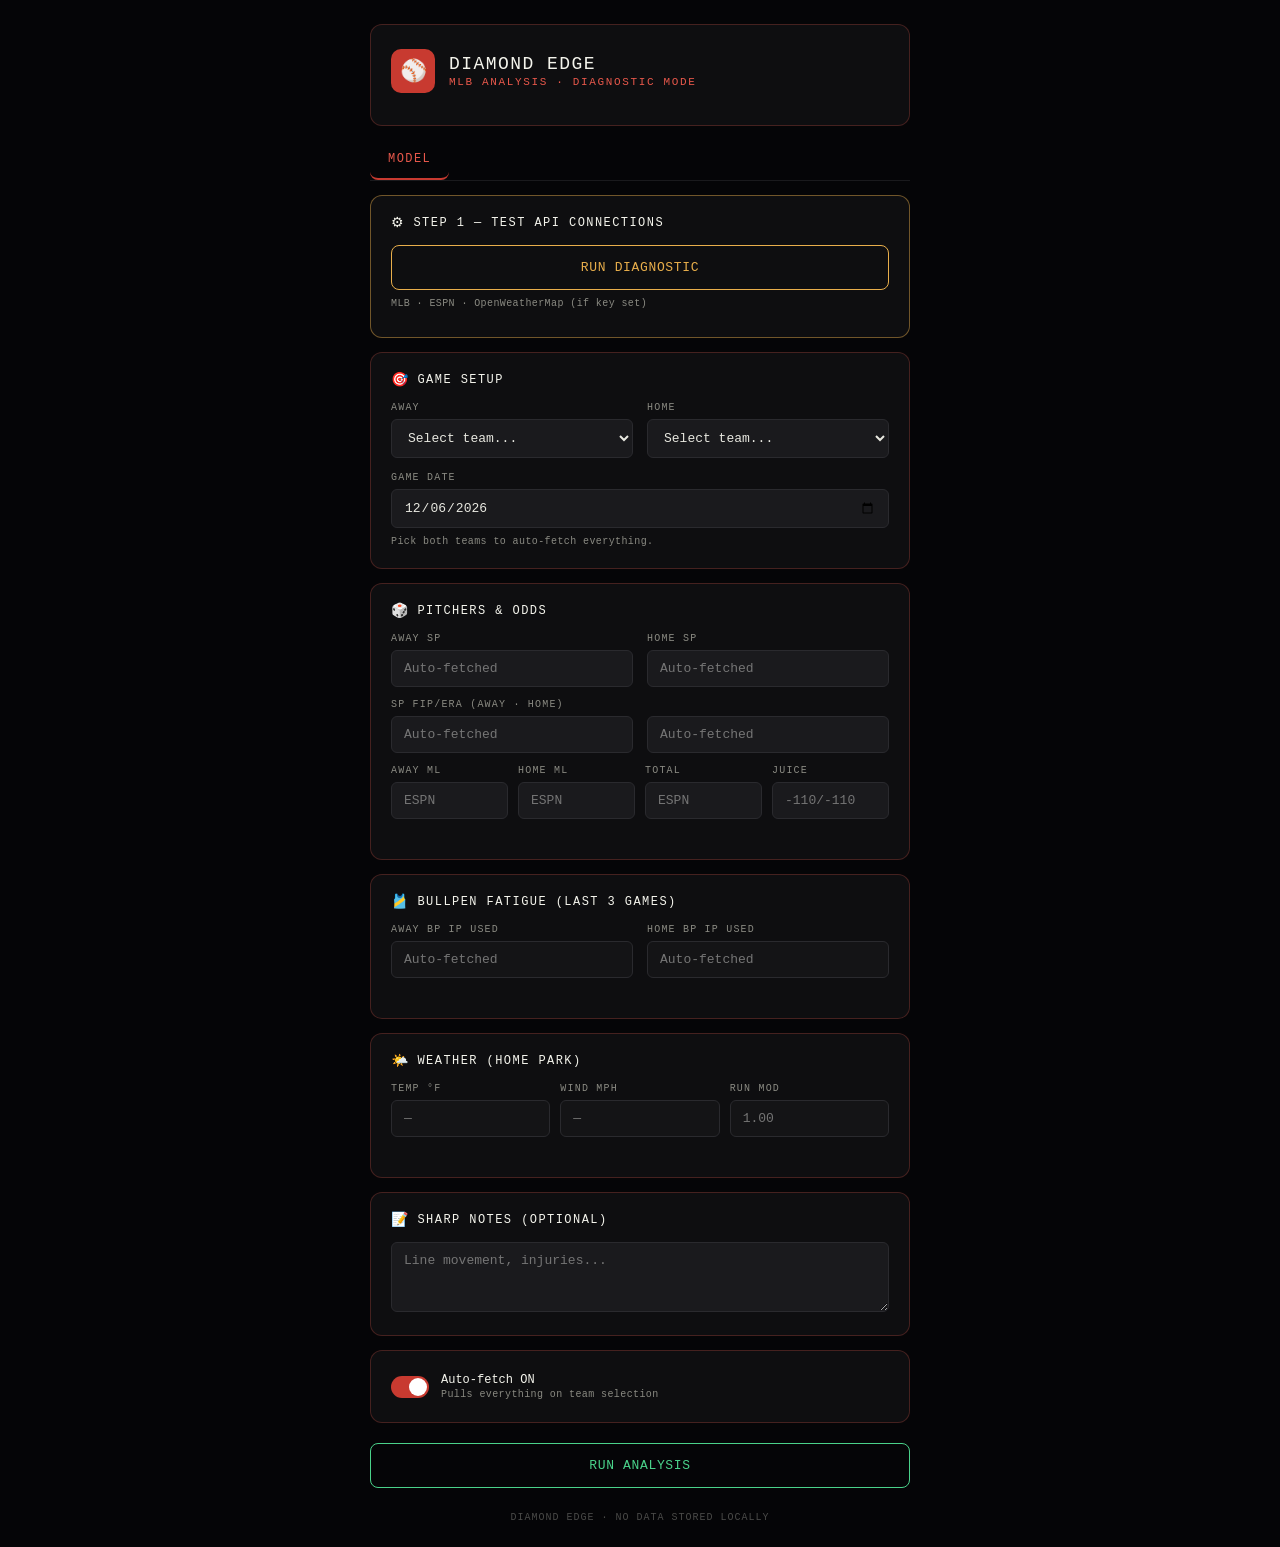
==== index.html @ 06e3ceda "Add files via upload" ====
<!DOCTYPE html>
<html lang="en">
<head>
<meta charset="UTF-8">
<meta name="viewport" content="width=device-width, initial-scale=1.0">
<title>Diamond Edge — MLB Analysis</title>
<style>
  * { box-sizing: border-box; }
  body {
    font-family: 'Courier New', 'Menlo', monospace;
    background: #050507;
    color: #e8e8e0;
    margin: 0;
    padding: 24px 16px;
    min-height: 100vh;
  }
  .container { max-width: 540px; margin: 0 auto; }
  
  /* TAB NAVIGATION */
  .tab-nav {
    display: flex;
    gap: 4px;
    margin-bottom: 14px;
    border-bottom: 1px solid #1a1a1d;
    padding-bottom: 0;
  }
  .tab-btn {
    background: transparent;
    border: none;
    border-bottom: 2px solid transparent;
    color: #8a8a82;
    padding: 12px 18px;
    font-family: inherit;
    font-size: 12px;
    letter-spacing: 0.12em;
    cursor: pointer;
    transition: all 0.15s;
    width: auto;
  }
  .tab-btn:hover { color: #e8e8e0; background: transparent; }
  .tab-btn.active {
    color: #e8584b;
    border-bottom-color: #c83a30;
  }
  .tab-content { display: none; }
  .tab-content.active { display: block; }
  
  /* TRACKER STYLES */
  .stat-grid {
    display: grid;
    grid-template-columns: repeat(auto-fit, minmax(140px, 1fr));
    gap: 10px;
  }
  .stat-card {
    background: #0a0a0c;
    border: 1px solid #1a1a1d;
    border-radius: 8px;
    padding: 14px;
  }
  .stat-label {
    font-size: 10px;
    color: #8a8a82;
    letter-spacing: 0.1em;
    margin-bottom: 6px;
  }
  .stat-value {
    font-size: 22px;
    color: #f4f4ec;
    font-weight: 500;
  }
  .stat-sub {
    font-size: 10px;
    color: #4ad28a;
    margin-top: 4px;
  }
  .stat-sub.bad { color: #e8584b; }
  .stat-sub.flat { color: #8a8a82; }
  .results-table {
    width: 100%;
    border-collapse: collapse;
    font-size: 11px;
  }
  .results-table th {
    text-align: left;
    padding: 8px 6px;
    border-bottom: 1px solid #2a2a2e;
    color: #8a8a82;
    font-weight: 500;
    letter-spacing: 0.08em;
  }
  .results-table td {
    padding: 8px 6px;
    border-bottom: 1px solid #1a1a1d;
    color: #e8e8e0;
  }
  .results-table tr:hover td { background: #0a0a0c; }
  .pill {
    display: inline-block;
    padding: 2px 6px;
    border-radius: 3px;
    font-size: 9px;
    letter-spacing: 0.05em;
  }
  .pill-w { background: rgba(74, 210, 138, 0.15); color: #4ad28a; }
  .pill-l { background: rgba(232, 88, 75, 0.15); color: #e8584b; }
  .pill-p { background: rgba(138, 138, 130, 0.15); color: #8a8a82; }
  .pill-pending { background: rgba(232, 174, 75, 0.15); color: #e8ae4b; }
  .scroll-x { overflow-x: auto; }
  .row-actions { display: flex; gap: 4px; flex-wrap: wrap; }
  .row-actions input {
    width: 60px;
    background: #1a1a1d;
    border: 1px solid #2a2a2e;
    color: #e8e8e0;
    padding: 4px 6px;
    border-radius: 4px;
    font-family: inherit;
    font-size: 10px;
  }
  .row-actions button {
    padding: 4px 8px;
    font-size: 10px;
    width: auto;
  }
  .tracker-controls {
    display: flex;
    gap: 8px;
    flex-wrap: wrap;
    margin-bottom: 14px;
  }
  .tracker-controls button { width: auto; }
  .card {
    background: #0e0e10;
    border: 1px solid rgba(232, 88, 75, 0.25);
    border-radius: 12px;
    padding: 18px 20px;
    margin-bottom: 14px;
  }
  .card-accent { border-color: rgba(232, 174, 75, 0.45); }
  .header { display: flex; align-items: center; gap: 14px; padding: 6px 0 14px; }
  .logo {
    width: 44px; height: 44px;
    background: #c83a30;
    border-radius: 10px;
    display: flex; align-items: center; justify-content: center;
    font-size: 22px;
  }
  .title { font-size: 18px; font-weight: 500; letter-spacing: 0.08em; color: #f4f4ec; margin: 0; }
  .subtitle { font-size: 11px; color: #e8584b; letter-spacing: 0.15em; margin: 2px 0 0; }
  .section-title {
    font-size: 12px; letter-spacing: 0.12em; color: #f4f4ec;
    margin: 0 0 14px;
    display: flex; align-items: center; gap: 8px;
  }
  .icon { font-size: 14px; }
  button {
    width: 100%;
    background: transparent;
    border: 1px solid #e8ae4b;
    color: #e8ae4b;
    padding: 14px;
    border-radius: 8px;
    font-family: inherit;
    font-size: 13px;
    letter-spacing: 0.05em;
    cursor: pointer;
    transition: all 0.15s;
  }
  button:hover { background: rgba(232, 174, 75, 0.08); }
  button:active { transform: scale(0.99); }
  .btn-primary { border-color: #4ad28a; color: #4ad28a; margin-top: 6px; }
  .btn-primary:hover { background: rgba(74, 210, 138, 0.08); }
  .grid-2 { display: grid; grid-template-columns: 1fr 1fr; gap: 14px; }
  .grid-3 { display: grid; grid-template-columns: 1fr 1fr 1fr; gap: 10px; }
  .grid-4 { display: grid; grid-template-columns: 1fr 1fr 1fr 1fr; gap: 10px; }
  label.fld { font-size: 10px; letter-spacing: 0.12em; color: #8a8a82; margin-bottom: 6px; display: block; }
  input, select, textarea {
    width: 100%;
    background: #1a1a1d;
    border: 1px solid #2a2a2e;
    color: #e8e8e0;
    padding: 10px 12px;
    border-radius: 6px;
    font-family: inherit;
    font-size: 13px;
  }
  input:focus, select:focus, textarea:focus { outline: none; border-color: #e8584b; }
  textarea { min-height: 70px; resize: vertical; }
  input.auto-filled { border-color: rgba(74, 210, 138, 0.4); background: #0d1410; }
  input.muted { background: #141416; color: #8a8a82; }
  .toggle-row { display: flex; align-items: center; gap: 12px; padding: 4px 0; }
  .toggle {
    position: relative;
    width: 38px; height: 22px;
    background: #c83a30;
    border-radius: 11px;
    cursor: pointer;
    flex-shrink: 0;
    transition: background 0.15s;
  }
  .toggle.off { background: #3a3a3e; }
  .toggle::after {
    content: '';
    position: absolute;
    top: 2px; left: 18px;
    width: 18px; height: 18px;
    background: white;
    border-radius: 50%;
    transition: left 0.15s;
  }
  .toggle.off::after { left: 2px; }
  .toggle-label { font-size: 12px; color: #f4f4ec; }
  .toggle-sub { font-size: 10px; color: #8a8a82; margin-top: 2px; letter-spacing: 0.04em; }
  .diag {
    margin-top: 12px;
    padding: 10px 12px;
    background: #0a1410;
    border: 1px solid rgba(74, 210, 138, 0.25);
    border-radius: 6px;
    font-size: 11px;
    color: #4ad28a;
    display: none;
    line-height: 1.7;
  }
  .diag.show { display: block; }
  .diag.error { border-color: rgba(232, 88, 75, 0.4); color: #e8584b; background: #1a0a0a; }
  .status-line {
    font-size: 10px;
    color: #8a8a82;
    margin-top: 8px;
    letter-spacing: 0.04em;
    min-height: 14px;
  }
  .status-line.success { color: #4ad28a; }
  .status-line.error { color: #e8584b; }
  .status-line.loading { color: #e8ae4b; }
  .result {
    margin-top: 14px;
    padding: 16px;
    background: #0a0e14;
    border: 1px solid rgba(85, 142, 230, 0.3);
    border-radius: 8px;
    display: none;
  }
  .result.show { display: block; }
  .result-row {
    display: flex; justify-content: space-between;
    padding: 6px 0;
    border-bottom: 1px solid #1a1a1d;
    font-size: 12px;
  }
  .result-row:last-child { border-bottom: none; }
  .result-label { color: #8a8a82; letter-spacing: 0.04em; }
  .result-val { color: #f4f4ec; font-weight: 500; }
  .pick { color: #4ad28a; font-weight: 500; }
  .edge-pos { color: #4ad28a; }
  .edge-neg { color: #e8584b; }
  .edge-flat { color: #8a8a82; }
  .footer-note {
    text-align: center;
    margin-top: 24px;
    font-size: 10px;
    color: #4a4a48;
    letter-spacing: 0.1em;
  }
  .proxy-info {
    font-size: 10px;
    color: #8a8a82;
    margin-top: 8px;
    letter-spacing: 0.04em;
  }
  .factor-strip {
    display: grid;
    grid-template-columns: 1fr 1fr 1fr;
    gap: 8px;
    margin-top: 10px;
    padding: 10px 12px;
    background: #0a0a0c;
    border: 1px solid #1a1a1d;
    border-radius: 6px;
    font-size: 11px;
  }
  .factor-strip .label { color: #8a8a82; font-size: 9px; letter-spacing: 0.08em; text-transform: uppercase; }
  .factor-strip .value { color: #f4f4ec; font-weight: 500; margin-top: 2px; }
</style>
</head>
<body>
<div class="container">

  <div class="card">
    <div class="header">
      <div class="logo">⚾</div>
      <div>
        <p class="title">DIAMOND EDGE</p>
        <p class="subtitle">MLB ANALYSIS · DIAGNOSTIC MODE</p>
      </div>
    </div>
  </div>

  <!-- TAB NAVIGATION -->
  <div class="tab-nav">
    <button class="tab-btn active" id="tab-model-btn" onclick="switchTab('model')">MODEL</button>
    <button class="tab-btn" id="tab-tracker-btn" onclick="switchTab('tracker')" style="display:none;">TRACKER</button>
  </div>

  <!-- MODEL TAB -->
  <div class="tab-content active" id="tab-model">

  <div class="card card-accent">
    <p class="section-title"><span class="icon">⚙</span>STEP 1 — TEST API CONNECTIONS</p>
    <button onclick="runDiagnostic()">RUN DIAGNOSTIC</button>
    <div class="diag" id="diag"></div>
    <p class="proxy-info">MLB · ESPN · OpenWeatherMap (if key set)</p>
  </div>

  <!-- Hidden inputs holding hardcoded values (not user-editable) -->
  <input type="hidden" id="weather_key" value="">
  <input type="hidden" id="tracker_url" value="">

  <div class="card">
    <p class="section-title"><span class="icon">🎯</span>GAME SETUP</p>
    <div class="grid-2">
      <div>
        <label class="fld">AWAY</label>
        <select id="away" onchange="onTeamChange()">
          <option value="">Select team...</option>
        </select>
      </div>
      <div>
        <label class="fld">HOME</label>
        <select id="home" onchange="onTeamChange()">
          <option value="">Select team...</option>
        </select>
      </div>
    </div>
    <div style="margin-top: 14px;">
      <label class="fld">GAME DATE</label>
      <input type="date" id="gamedate" onchange="onTeamChange()">
    </div>
    <div class="status-line" id="game-status">Pick both teams to auto-fetch everything.</div>
  </div>

  <div class="card">
    <p class="section-title"><span class="icon">🎲</span>PITCHERS &amp; ODDS</p>
    <div class="grid-2">
      <div>
        <label class="fld">AWAY SP</label>
        <input type="text" id="away_sp" placeholder="Auto-fetched">
      </div>
      <div>
        <label class="fld">HOME SP</label>
        <input type="text" id="home_sp" placeholder="Auto-fetched">
      </div>
    </div>
    <div style="margin-top: 12px;">
      <label class="fld">SP FIP/ERA (AWAY · HOME)</label>
      <div class="grid-2">
        <input type="number" step="0.01" id="away_fip" placeholder="Auto-fetched">
        <input type="number" step="0.01" id="home_fip" placeholder="Auto-fetched">
      </div>
    </div>
    <div class="grid-4" style="margin-top: 12px;">
      <div>
        <label class="fld">AWAY ML</label>
        <input type="number" id="away_ml" placeholder="ESPN">
      </div>
      <div>
        <label class="fld">HOME ML</label>
        <input type="number" id="home_ml" placeholder="ESPN">
      </div>
      <div>
        <label class="fld">TOTAL</label>
        <input type="number" step="0.5" id="total" placeholder="ESPN">
      </div>
      <div>
        <label class="fld">JUICE</label>
        <input type="text" id="juice" placeholder="-110/-110">
      </div>
    </div>
    <div class="status-line" id="odds-status"></div>
  </div>

  <div class="card">
    <p class="section-title"><span class="icon">🎽</span>BULLPEN FATIGUE (LAST 3 GAMES)</p>
    <div class="grid-2">
      <div>
        <label class="fld">AWAY BP IP USED</label>
        <input type="number" step="0.1" id="away_bp_ip" class="muted" placeholder="Auto-fetched" readonly>
      </div>
      <div>
        <label class="fld">HOME BP IP USED</label>
        <input type="number" step="0.1" id="home_bp_ip" class="muted" placeholder="Auto-fetched" readonly>
      </div>
    </div>
    <div class="status-line" id="bullpen-status"></div>
  </div>

  <div class="card">
    <p class="section-title"><span class="icon">🌤️</span>WEATHER (HOME PARK)</p>
    <div class="grid-3">
      <div>
        <label class="fld">TEMP °F</label>
        <input type="number" id="temp" class="muted" placeholder="—" readonly>
      </div>
      <div>
        <label class="fld">WIND MPH</label>
        <input type="number" id="wind" class="muted" placeholder="—" readonly>
      </div>
      <div>
        <label class="fld">RUN MOD</label>
        <input type="text" id="run_mod" class="muted" placeholder="1.00" readonly>
      </div>
    </div>
    <div class="status-line" id="weather-status"></div>
  </div>

  <div class="card">
    <p class="section-title"><span class="icon">📝</span>SHARP NOTES (OPTIONAL)</p>
    <textarea id="notes" placeholder="Line movement, injuries..."></textarea>
  </div>

  <div class="card">
    <div class="toggle-row">
      <div class="toggle" id="websearch" onclick="this.classList.toggle('off')"></div>
      <div>
        <div class="toggle-label">Auto-fetch ON</div>
        <div class="toggle-sub">Pulls everything on team selection</div>
      </div>
    </div>
  </div>

  <button class="btn-primary" onclick="runAnalysis()">RUN ANALYSIS</button>
  <div class="result" id="result"></div>

  </div><!-- /tab-model -->

  <!-- TRACKER TAB -->
  <div class="tab-content" id="tab-tracker">
    <div class="card card-accent">
      <p class="section-title"><span class="icon">📊</span>PERFORMANCE TRACKER</p>
      <div class="tracker-controls">
        <button onclick="loadTrackerData()">RELOAD</button>
        <button class="btn-blue" onclick="autoUpdateYesterday()" style="border-color:#558ee6; color:#558ee6;">PULL YESTERDAY'S RESULTS</button>
      </div>
      <div class="status-line" id="data-status">Click RELOAD to fetch your prediction history.</div>
    </div>

    <div class="card">
      <p class="section-title">📈 PERFORMANCE</p>
      <div class="stat-grid" id="stats">
        <div class="stat-card"><div class="stat-label">LOGGED</div><div class="stat-value">—</div></div>
        <div class="stat-card"><div class="stat-label">SETTLED</div><div class="stat-value">—</div></div>
        <div class="stat-card"><div class="stat-label">ML RECORD</div><div class="stat-value">—</div></div>
        <div class="stat-card"><div class="stat-label">ML WIN %</div><div class="stat-value">—</div></div>
        <div class="stat-card"><div class="stat-label">TOTALS RECORD</div><div class="stat-value">—</div></div>
        <div class="stat-card"><div class="stat-label">TOTALS WIN %</div><div class="stat-value">—</div></div>
      </div>
    </div>

    <div class="card">
      <p class="section-title">🗒 PREDICTION LOG</p>
      <div class="scroll-x">
        <table class="results-table">
          <thead>
            <tr>
              <th>DATE</th><th>GAME</th><th>PICK</th><th>WIN%</th>
              <th>TOTAL</th><th>LINE</th><th>EDGE</th><th>RESULT</th><th>UPDATE</th>
            </tr>
          </thead>
          <tbody id="log-body">
            <tr><td colspan="9" style="text-align:center; color:#8a8a82; padding:20px;">No data loaded.</td></tr>
          </tbody>
        </table>
      </div>
    </div>
  </div><!-- /tab-tracker -->

  <div class="footer-note">DIAMOND EDGE · NO DATA STORED LOCALLY</div>
</div>

<script>
// ============================================================
// PROXY LAYER
// ============================================================
const PROXIES = [
  { name: 'corsproxy.io', wrap: u => 'https://corsproxy.io/?url=' + encodeURIComponent(u) },
  { name: 'allorigins.win', wrap: u => 'https://api.allorigins.win/raw?url=' + encodeURIComponent(u) },
  { name: 'codetabs', wrap: u => 'https://api.codetabs.com/v1/proxy?quest=' + encodeURIComponent(u) }
];

async function proxyFetch(targetUrl) {
  let lastError = null;
  for (const p of PROXIES) {
    try {
      const r = await fetch(p.wrap(targetUrl));
      if (!r.ok) throw new Error('HTTP ' + r.status);
      const data = await r.json();
      return { data, proxy: p.name };
    } catch (e) {
      lastError = e;
    }
  }
  throw new Error('All proxies failed. Last: ' + (lastError ? lastError.message : 'unknown'));
}

// ============================================================
// TEAM DATABASE — id, ESPN abbr, wOBA splits, park factor, ballpark coords
// ============================================================
const TEAMS = {
  'ARI': { id: 109, espn: 'ARI', name: 'Arizona Diamondbacks', vsLHP: 0.322, vsRHP: 0.316, park: 1.02, lat: 33.4453, lon: -112.0667, roof: 'retractable' },
  'ATL': { id: 144, espn: 'ATL', name: 'Atlanta Braves',       vsLHP: 0.335, vsRHP: 0.328, park: 1.01, lat: 33.8908, lon: -84.4678, roof: 'open' },
  'BAL': { id: 110, espn: 'BAL', name: 'Baltimore Orioles',    vsLHP: 0.328, vsRHP: 0.319, park: 1.03, lat: 39.2839, lon: -76.6217, roof: 'open' },
  'BOS': { id: 111, espn: 'BOS', name: 'Boston Red Sox',       vsLHP: 0.325, vsRHP: 0.316, park: 1.06, lat: 42.3467, lon: -71.0972, roof: 'open' },
  'CHC': { id: 112, espn: 'CHC', name: 'Chicago Cubs',         vsLHP: 0.319, vsRHP: 0.322, park: 1.01, lat: 41.9484, lon: -87.6553, roof: 'open' },
  'CWS': { id: 145, espn: 'CHW', name: 'Chicago White Sox',    vsLHP: 0.298, vsRHP: 0.293, park: 1.02, lat: 41.8300, lon: -87.6339, roof: 'open' },
  'CIN': { id: 113, espn: 'CIN', name: 'Cincinnati Reds',      vsLHP: 0.321, vsRHP: 0.315, park: 1.05, lat: 39.0975, lon: -84.5066, roof: 'open' },
  'CLE': { id: 114, espn: 'CLE', name: 'Cleveland Guardians',  vsLHP: 0.318, vsRHP: 0.312, park: 0.99, lat: 41.4962, lon: -81.6852, roof: 'open' },
  'COL': { id: 115, espn: 'COL', name: 'Colorado Rockies',     vsLHP: 0.316, vsRHP: 0.307, park: 1.20, lat: 39.7559, lon: -104.9942, roof: 'open' },
  'DET': { id: 116, espn: 'DET', name: 'Detroit Tigers',       vsLHP: 0.320, vsRHP: 0.314, park: 0.98, lat: 42.3390, lon: -83.0485, roof: 'open' },
  'HOU': { id: 117, espn: 'HOU', name: 'Houston Astros',       vsLHP: 0.324, vsRHP: 0.317, park: 1.02, lat: 29.7572, lon: -95.3554, roof: 'retractable' },
  'KC':  { id: 118, espn: 'KC',  name: 'Kansas City Royals',   vsLHP: 0.312, vsRHP: 0.305, park: 0.99, lat: 39.0517, lon: -94.4803, roof: 'open' },
  'LAA': { id: 108, espn: 'LAA', name: 'Los Angeles Angels',   vsLHP: 0.316, vsRHP: 0.309, park: 0.99, lat: 33.8003, lon: -117.8827, roof: 'open' },
  'LAD': { id: 119, espn: 'LAD', name: 'Los Angeles Dodgers',  vsLHP: 0.339, vsRHP: 0.333, park: 1.00, lat: 34.0739, lon: -118.2400, roof: 'open' },
  'MIA': { id: 146, espn: 'MIA', name: 'Miami Marlins',        vsLHP: 0.310, vsRHP: 0.302, park: 0.94, lat: 25.7781, lon: -80.2197, roof: 'retractable' },
  'MIL': { id: 158, espn: 'MIL', name: 'Milwaukee Brewers',    vsLHP: 0.322, vsRHP: 0.316, park: 1.01, lat: 43.0280, lon: -87.9712, roof: 'retractable' },
  'MIN': { id: 142, espn: 'MIN', name: 'Minnesota Twins',      vsLHP: 0.318, vsRHP: 0.312, park: 0.99, lat: 44.9817, lon: -93.2776, roof: 'open' },
  'NYM': { id: 121, espn: 'NYM', name: 'New York Mets',        vsLHP: 0.320, vsRHP: 0.315, park: 0.95, lat: 40.7571, lon: -73.8458, roof: 'open' },
  'NYY': { id: 147, espn: 'NYY', name: 'New York Yankees',     vsLHP: 0.330, vsRHP: 0.327, park: 1.04, lat: 40.8296, lon: -73.9262, roof: 'open' },
  'OAK': { id: 133, espn: 'ATH', name: 'Athletics',            vsLHP: 0.314, vsRHP: 0.308, park: 1.05, lat: 38.5803, lon: -121.5135, roof: 'open' },
  'PHI': { id: 143, espn: 'PHI', name: 'Philadelphia Phillies',vsLHP: 0.327, vsRHP: 0.321, park: 1.04, lat: 39.9061, lon: -75.1665, roof: 'open' },
  'PIT': { id: 134, espn: 'PIT', name: 'Pittsburgh Pirates',   vsLHP: 0.308, vsRHP: 0.304, park: 0.97, lat: 40.4469, lon: -80.0057, roof: 'open' },
  'SD':  { id: 135, espn: 'SD',  name: 'San Diego Padres',     vsLHP: 0.324, vsRHP: 0.318, park: 0.94, lat: 32.7073, lon: -117.1566, roof: 'open' },
  'SF':  { id: 137, espn: 'SF',  name: 'San Francisco Giants', vsLHP: 0.316, vsRHP: 0.310, park: 0.92, lat: 37.7786, lon: -122.3893, roof: 'open' },
  'SEA': { id: 136, espn: 'SEA', name: 'Seattle Mariners',     vsLHP: 0.318, vsRHP: 0.312, park: 0.93, lat: 47.5914, lon: -122.3325, roof: 'retractable' },
  'STL': { id: 138, espn: 'STL', name: 'St. Louis Cardinals',  vsLHP: 0.317, vsRHP: 0.311, park: 0.99, lat: 38.6226, lon: -90.1928, roof: 'open' },
  'TB':  { id: 139, espn: 'TB',  name: 'Tampa Bay Rays',       vsLHP: 0.320, vsRHP: 0.314, park: 0.97, lat: 27.7682, lon: -82.6534, roof: 'dome' },
  'TEX': { id: 140, espn: 'TEX', name: 'Texas Rangers',        vsLHP: 0.323, vsRHP: 0.317, park: 1.02, lat: 32.7472, lon: -97.0846, roof: 'retractable' },
  'TOR': { id: 141, espn: 'TOR', name: 'Toronto Blue Jays',    vsLHP: 0.321, vsRHP: 0.315, park: 1.02, lat: 43.6414, lon: -79.3894, roof: 'retractable' },
  'WAS': { id: 120, espn: 'WSH', name: 'Washington Nationals', vsLHP: 0.314, vsRHP: 0.308, park: 1.00, lat: 38.8730, lon: -77.0074, roof: 'open' }
};

const ID_TO_CODE = {};
Object.keys(TEAMS).forEach(code => { ID_TO_CODE[TEAMS[code].id] = code; });

// Cache for repeat lookups
const fetchCache = {
  bullpenIP: {},     // key: teamCode+date -> ip
  weather: null      // key: lat+lon -> {data, ts}
};

const awaySel = document.getElementById('away');
const homeSel = document.getElementById('home');
Object.keys(TEAMS).sort().forEach(code => {
  const t = TEAMS[code];
  const opt = '<option value="' + code + '">' + code + ' — ' + t.name + '</option>';
  awaySel.innerHTML += opt;
  homeSel.innerHTML += opt;
});

document.getElementById('gamedate').valueAsDate = new Date();

// ============================================================
// HARDCODED CONFIG — edit these before deploying
// ============================================================
const HARDCODED_WEATHER_KEY = '5c18a532a8710d7ad9aaab6db9ff113b';
const HARDCODED_TRACKER_URL = 'https://script.google.com/macros/s/AKfycbzINtK__4ges-rEU6Qqg-XP467pKRK5ljVUP6sMSQ0H1zRbB1FLtpY1A7pjM_6Sx-7d/exec';
const ADMIN_KEY = 'terrorisreal';

// Wire hardcoded values into hidden inputs (so existing code keeps working)
document.getElementById('weather_key').value = HARDCODED_WEATHER_KEY;
document.getElementById('tracker_url').value = HARDCODED_TRACKER_URL;

// Reveal Tracker tab only if URL contains the admin key
(function checkAdmin() {
  const params = new URLSearchParams(window.location.search);
  if (params.get('key') === ADMIN_KEY) {
    document.getElementById('tab-tracker-btn').style.display = 'inline-block';
  }
})();

// Tab switching
function switchTab(name) {
  document.querySelectorAll('.tab-content').forEach(c => c.classList.remove('active'));
  document.querySelectorAll('.tab-btn').forEach(b => b.classList.remove('active'));
  document.getElementById('tab-' + name).classList.add('active');
  document.getElementById('tab-' + name + '-btn').classList.add('active');
  
  // Auto-load tracker data first time tracker tab is opened
  if (name === 'tracker' && !window._trackerLoaded) {
    loadTrackerData();
    window._trackerLoaded = true;
  }
}

// Send prediction to tracker (fire-and-forget, doesn't block UI)
async function logPredictionToTracker(payload) {
  const url = HARDCODED_TRACKER_URL;
  if (!url || url.indexOf('PASTE_') === 0) return; // Not configured
  try {
    const params = new URLSearchParams({ action: 'logPrediction' });
    Object.keys(payload).forEach(k => {
      if (payload[k] != null) params.set(k, String(payload[k]));
    });
    await fetch(url + '?' + params.toString());
  } catch (e) {
    console.warn('Tracker log failed:', e);
  }
}

const MLB_API = 'https://statsapi.mlb.com/api/v1';
const ESPN_API = 'https://site.api.espn.com/apis/site/v2/sports/baseball/mlb/scoreboard';
const ESPN_SUMMARY = 'https://site.api.espn.com/apis/site/v2/sports/baseball/mlb/summary';
const WEATHER_API = 'https://api.openweathermap.org/data/2.5/weather';

function setStatus(id, msg, type) {
  const el = document.getElementById(id);
  el.textContent = msg;
  el.className = 'status-line ' + (type || '');
}
function flash(input) { input.classList.add('auto-filled'); }
function clearFlash() {
  document.querySelectorAll('input.auto-filled').forEach(el => el.classList.remove('auto-filled'));
}
function fmtDateESPN(d) { return d.replace(/-/g, ''); }

// ============================================================
// SMART ODDS PARSER (from v4)
// ============================================================
function parseAmerican(v) {
  if (v == null) return null;
  if (typeof v === 'number') return v;
  if (typeof v === 'string') {
    const cleaned = v.replace(/[^\d\-+]/g, '');
    const n = parseInt(cleaned, 10);
    return isNaN(n) ? null : n;
  }
  return null;
}

function extractMLFromOddsObj(o) {
  if (!o) return { awayML: null, homeML: null };
  let awayML = null, homeML = null;
  
  if (o.awayTeamOdds && o.awayTeamOdds.moneyLine != null && typeof o.awayTeamOdds.moneyLine !== 'object') {
    awayML = parseAmerican(o.awayTeamOdds.moneyLine);
  }
  if (o.homeTeamOdds && o.homeTeamOdds.moneyLine != null && typeof o.homeTeamOdds.moneyLine !== 'object') {
    homeML = parseAmerican(o.homeTeamOdds.moneyLine);
  }
  if (awayML == null && o.awayTeamOdds && o.awayTeamOdds.current && o.awayTeamOdds.current.moneyLine) {
    awayML = parseAmerican(o.awayTeamOdds.current.moneyLine.american || o.awayTeamOdds.current.moneyLine);
  }
  if (homeML == null && o.homeTeamOdds && o.homeTeamOdds.current && o.homeTeamOdds.current.moneyLine) {
    homeML = parseAmerican(o.homeTeamOdds.current.moneyLine.american || o.homeTeamOdds.current.moneyLine);
  }
  if (awayML == null && o.awayTeamOdds && typeof o.awayTeamOdds.moneyLine === 'object' && o.awayTeamOdds.moneyLine) {
    awayML = parseAmerican(o.awayTeamOdds.moneyLine.american);
  }
  if (homeML == null && o.homeTeamOdds && typeof o.homeTeamOdds.moneyLine === 'object' && o.homeTeamOdds.moneyLine) {
    homeML = parseAmerican(o.homeTeamOdds.moneyLine.american);
  }
  if (awayML == null && o.awayMoneyLine != null) awayML = parseAmerican(o.awayMoneyLine);
  if (homeML == null && o.homeMoneyLine != null) homeML = parseAmerican(o.homeMoneyLine);
  
  return { awayML, homeML };
}

function pickBestOddsEntry(oddsArray) {
  if (!Array.isArray(oddsArray) || oddsArray.length === 0) return null;
  for (const o of oddsArray) {
    const ml = extractMLFromOddsObj(o);
    if (ml.awayML != null || ml.homeML != null) return o;
  }
  for (const o of oddsArray) {
    if (o.overUnder != null) return o;
  }
  return oddsArray[0];
}

function extractTotal(o) {
  if (!o) return null;
  if (o.overUnder != null) {
    const v = parseFloat(o.overUnder);
    if (!isNaN(v)) return v;
  }
  if (o.total) {
    const v = parseFloat(o.total.american || o.total);
    if (!isNaN(v)) return v;
  }
  return null;
}

// ============================================================
// DIAGNOSTIC
// ============================================================
async function runDiagnostic() {
  const diag = document.getElementById('diag');
  diag.classList.remove('error');
  diag.classList.add('show');
  diag.innerHTML = '> Testing...';
  
  const lines = [];
  
  try {
    const start = Date.now();
    const result = await proxyFetch(MLB_API + '/sports/1');
    lines.push('> [200] MLB via ' + result.proxy + ' (' + (Date.now() - start) + 'ms)');
  } catch (e) { lines.push('> [FAIL] MLB: ' + e.message); }
  
  try {
    const start = Date.now();
    const result = await proxyFetch(ESPN_API);
    const evs = (result.data.events || []).length;
    lines.push('> [200] ESPN via ' + result.proxy + ' (' + (Date.now() - start) + 'ms) · ' + evs + ' events');
  } catch (e) { lines.push('> [FAIL] ESPN: ' + e.message); }
  
  // Test weather only if key is set
  const wkey = document.getElementById('weather_key').value.trim();
  if (wkey) {
    try {
      const start = Date.now();
      const url = WEATHER_API + '?lat=40.7128&lon=-74.0060&appid=' + wkey + '&units=imperial';
      const result = await proxyFetch(url);
      if (result.data.cod == 200) {
        lines.push('> [200] OpenWeather via ' + result.proxy + ' (' + (Date.now() - start) + 'ms)');
      } else {
        lines.push('> [FAIL] OpenWeather: ' + (result.data.message || 'invalid key?'));
      }
    } catch (e) { lines.push('> [FAIL] OpenWeather: ' + e.message); }
  } else {
    lines.push('> [SKIP] Weather (no API key set)');
  }
  
  lines.push('> ✓ Diagnostic complete.');
  diag.innerHTML = lines.join('<br>');
}

// ============================================================
// MAIN ORCHESTRATOR
// ============================================================
async function onTeamChange() {
  const awayCode = document.getElementById('away').value;
  const homeCode = document.getElementById('home').value;
  const date = document.getElementById('gamedate').value;
  
  if (!awayCode || !homeCode) {
    setStatus('game-status', 'Pick both teams to auto-fetch.', '');
    return;
  }
  if (awayCode === homeCode) {
    setStatus('game-status', 'Away and home must differ.', 'error');
    return;
  }
  if (document.getElementById('websearch').classList.contains('off')) {
    setStatus('game-status', 'Auto-fetch is OFF.', '');
    return;
  }
  
  clearFlash();
  setStatus('game-status', 'Fetching schedule + pitchers...', 'loading');
  
  // Step 1: schedule lookup
  let game = null;
  try {
    const url = MLB_API + '/schedule?sportId=1&date=' + date + '&hydrate=probablePitcher,team';
    const result = await proxyFetch(url);
    if (!result.data.dates || result.data.dates.length === 0) {
      setStatus('game-status', 'No games on ' + date + '.', 'error');
      return;
    }
    game = result.data.dates[0].games.find(g =>
      ID_TO_CODE[g.teams.away.team.id] === awayCode &&
      ID_TO_CODE[g.teams.home.team.id] === homeCode
    );
    if (!game) {
      setStatus('game-status', 'No ' + awayCode + ' @ ' + homeCode + ' on this date.', 'error');
      return;
    }
  } catch (e) {
    setStatus('game-status', '✗ Schedule fetch failed: ' + e.message, 'error');
    return;
  }
  
  // Fill pitcher names
  const awaySpEl = document.getElementById('away_sp');
  const homeSpEl = document.getElementById('home_sp');
  const awaySp = game.teams.away.probablePitcher;
  const homeSp = game.teams.home.probablePitcher;
  if (awaySp) { awaySpEl.value = awaySp.fullName; awaySpEl.dataset.pid = awaySp.id; flash(awaySpEl); }
  else { awaySpEl.value = 'TBD'; delete awaySpEl.dataset.pid; }
  if (homeSp) { homeSpEl.value = homeSp.fullName; homeSpEl.dataset.pid = homeSp.id; flash(homeSpEl); }
  else { homeSpEl.value = 'TBD'; delete homeSpEl.dataset.pid; }
  
  // Step 2: parallel fetch for FIPs, bullpen, odds, weather
  setStatus('game-status', 'Fetching FIPs, bullpen, odds, weather...', 'loading');
  const season = new Date(date).getFullYear();
  
  const tasks = [];
  if (awaySp) tasks.push(fetchSpFip(awaySp.id, season).then(f => ({ kind: 'fip', side: 'away', fip: f })));
  if (homeSp) tasks.push(fetchSpFip(homeSp.id, season).then(f => ({ kind: 'fip', side: 'home', fip: f })));
  tasks.push(fetchBullpenIP(awayCode, date).then(ip => ({ kind: 'bp', side: 'away', ip })));
  tasks.push(fetchBullpenIP(homeCode, date).then(ip => ({ kind: 'bp', side: 'home', ip })));
  tasks.push(fetchEspnOdds(awayCode, homeCode, date));
  tasks.push(fetchWeather(homeCode));
  
  const results = await Promise.allSettled(tasks);
  
  // Apply FIP results
  results.forEach(r => {
    if (r.status !== 'fulfilled' || !r.value) return;
    const v = r.value;
    if (v.kind === 'fip') {
      const el = document.getElementById(v.side + '_fip');
      el.value = v.fip.toFixed(2);
      flash(el);
    } else if (v.kind === 'bp') {
      const el = document.getElementById(v.side + '_bp_ip');
      el.value = v.ip.toFixed(1);
      flash(el);
    }
  });
  
  setStatus('game-status', '✓ All data loaded. Ready to run analysis.', 'success');
}

async function fetchSpFip(pid, season) {
  try {
    const url = MLB_API + '/people/' + pid + '/stats?stats=season&group=pitching&season=' + season;
    const result = await proxyFetch(url);
    const d = result.data;
    if (d.stats && d.stats[0] && d.stats[0].splits[0]) {
      const s = d.stats[0].splits[0].stat;
      const ip = parseFloat(s.inningsPitched) || 0;
      if (ip >= 5) {
        const hr = s.homeRuns || 0;
        const bb = s.baseOnBalls || 0;
        const k = s.strikeOuts || 0;
        return (13 * hr + 3 * bb - 2 * k) / ip + 3.10;
      }
      return parseFloat(s.era) || 4.20;
    }
  } catch (e) { /* fall through */ }
  return 4.20;
}

// ============================================================
// BULLPEN FATIGUE
// Fetch team's last 3 completed games, sum reliever IP.
// Reliever IP = total IP - starter IP (extracted from boxscore).
// ============================================================
async function fetchBullpenIP(teamCode, date) {
  const cacheKey = teamCode + '_' + date;
  if (fetchCache.bullpenIP[cacheKey] != null) {
    return fetchCache.bullpenIP[cacheKey];
  }
  
  const teamId = TEAMS[teamCode].id;
  const today = new Date(date);
  const startDate = new Date(today.getTime() - 5 * 24 * 60 * 60 * 1000);
  const endDate = new Date(today.getTime() - 1 * 24 * 60 * 60 * 1000);
  const fmt = d => d.toISOString().split('T')[0];
  
  setStatus('bullpen-status', 'Fetching ' + teamCode + ' last 3 games...', 'loading');
  
  let totalReliefIP = 0;
  let gamesScanned = 0;
  
  try {
    const schedUrl = MLB_API + '/schedule?sportId=1&teamId=' + teamId +
                     '&startDate=' + fmt(startDate) + '&endDate=' + fmt(endDate);
    const schedResult = await proxyFetch(schedUrl);
    const dates = schedResult.data.dates || [];
    
    // Collect last 3 completed games
    const gamePks = [];
    dates.forEach(d => {
      d.games.forEach(g => {
        if (g.status && g.status.statusCode === 'F') {
          gamePks.push(g.gamePk);
        }
      });
    });
    
    const last3 = gamePks.slice(-3);
    
    // Fetch boxscores in parallel
    const bsPromises = last3.map(pk => fetchBoxscoreReliefIP(pk, teamId));
    const reliefResults = await Promise.allSettled(bsPromises);
    
    reliefResults.forEach(r => {
      if (r.status === 'fulfilled' && typeof r.value === 'number' && !isNaN(r.value)) {
        totalReliefIP += r.value;
        gamesScanned++;
      }
    });
    
    if (gamesScanned > 0) {
      setStatus('bullpen-status', '✓ ' + teamCode + ' BP scanned ' + gamesScanned + ' games', 'success');
    } else {
      setStatus('bullpen-status', '⚠ Could not scan ' + teamCode + ' boxscores; using neutral fatigue', 'error');
      totalReliefIP = 9.0; // ~3 IP/game baseline
    }
  } catch (e) {
    setStatus('bullpen-status', '✗ ' + teamCode + ' bullpen fetch failed: ' + e.message, 'error');
    totalReliefIP = 9.0;
  }
  
  fetchCache.bullpenIP[cacheKey] = totalReliefIP;
  return totalReliefIP;
}

async function fetchBoxscoreReliefIP(gamePk, teamId) {
  try {
    const url = MLB_API + '/game/' + gamePk + '/boxscore';
    const result = await proxyFetch(url);
    const d = result.data;
    
    let teamSide = null;
    if (d.teams && d.teams.away && d.teams.away.team && d.teams.away.team.id === teamId) teamSide = 'away';
    else if (d.teams && d.teams.home && d.teams.home.team && d.teams.home.team.id === teamId) teamSide = 'home';
    if (!teamSide) return 0;
    
    const teamData = d.teams[teamSide];
    const totalIP = parseFloat(teamData.teamStats && teamData.teamStats.pitching && teamData.teamStats.pitching.inningsPitched) || 0;
    
    // Find the starter — first pitcher in pitchers array, or whoever is gamesStarted=1
    let starterIP = 0;
    const pitcherIds = teamData.pitchers || [];
    if (pitcherIds.length > 0) {
      const starterId = pitcherIds[0];
      const starterPlayer = teamData.players && teamData.players['ID' + starterId];
      if (starterPlayer && starterPlayer.stats && starterPlayer.stats.pitching) {
        starterIP = parseFloat(starterPlayer.stats.pitching.inningsPitched) || 0;
      }
    }
    
    const reliefIP = Math.max(0, totalIP - starterIP);
    return reliefIP;
  } catch (e) {
    return 0;
  }
}

// ============================================================
// ESPN ODDS (from v4)
// ============================================================
async function fetchEspnOdds(awayCode, homeCode, date) {
  setStatus('odds-status', 'Querying ESPN scoreboard...', 'loading');
  
  const awayEspn = TEAMS[awayCode].espn;
  const homeEspn = TEAMS[homeCode].espn;
  
  let scoreboardCompetition = null;
  let eventId = null;
  
  try {
    const url = ESPN_API + '?dates=' + fmtDateESPN(date);
    const result = await proxyFetch(url);
    const events = result.data.events || [];
    
    for (const ev of events) {
      const comp = ev.competitions && ev.competitions[0];
      if (!comp) continue;
      const competitors = comp.competitors || [];
      const home = competitors.find(c => c.homeAway === 'home');
      const away = competitors.find(c => c.homeAway === 'away');
      if (!home || !away) continue;
      const hAbbr = home.team && home.team.abbreviation;
      const aAbbr = away.team && away.team.abbreviation;
      if (hAbbr === homeEspn && aAbbr === awayEspn) {
        scoreboardCompetition = comp;
        eventId = ev.id;
        break;
      }
    }
  } catch (e) {
    setStatus('odds-status', '✗ ESPN scoreboard failed: ' + e.message, 'error');
    return;
  }
  
  if (!scoreboardCompetition) {
    setStatus('odds-status', 'ESPN: no match for ' + awayEspn + ' @ ' + homeEspn, 'error');
    return;
  }
  
  let awayML = null, homeML = null, total = null;
  let bookUsed = 'consensus';
  let sourcePath = '';
  
  const oddsArray = scoreboardCompetition.odds || [];
  if (oddsArray.length > 0) {
    const best = pickBestOddsEntry(oddsArray);
    if (best) {
      const mls = extractMLFromOddsObj(best);
      awayML = mls.awayML;
      homeML = mls.homeML;
      total = extractTotal(best);
      bookUsed = (best.provider && best.provider.name) || 'consensus';
      if (awayML != null || homeML != null) sourcePath = 'scoreboard';
    }
  }
  
  if ((awayML == null || homeML == null) && eventId) {
    try {
      const summaryUrl = ESPN_SUMMARY + '?event=' + eventId;
      const sumResult = await proxyFetch(summaryUrl);
      const sumData = sumResult.data;
      
      const pc = sumData.pickcenter || [];
      if (pc.length > 0) {
        const best = pickBestOddsEntry(pc);
        if (best) {
          const mls = extractMLFromOddsObj(best);
          if (awayML == null) awayML = mls.awayML;
          if (homeML == null) homeML = mls.homeML;
          if (total == null) total = extractTotal(best);
          if (best.provider && best.provider.name) bookUsed = best.provider.name;
          if (mls.awayML != null || mls.homeML != null) sourcePath = sourcePath || 'summary.pickcenter';
        }
      }
      
      if (awayML == null && homeML == null) {
        const headerOdds = sumData.header && sumData.header.competitions
          && sumData.header.competitions[0] && sumData.header.competitions[0].odds;
        if (headerOdds && headerOdds.length > 0) {
          const best = pickBestOddsEntry(headerOdds);
          const mls = extractMLFromOddsObj(best);
          if (awayML == null) awayML = mls.awayML;
          if (homeML == null) homeML = mls.homeML;
          if (total == null) total = extractTotal(best);
          if (mls.awayML != null || mls.homeML != null) sourcePath = sourcePath || 'summary.header';
        }
      }
    } catch (e) { /* keep partial */ }
  }
  
  if (awayML != null) { const el = document.getElementById('away_ml'); el.value = awayML; flash(el); }
  if (homeML != null) { const el = document.getElementById('home_ml'); el.value = homeML; flash(el); }
  if (total != null) { const el = document.getElementById('total'); el.value = total; flash(el); }
  
  const parts = [];
  if (awayML != null && homeML != null) parts.push('ML ✓');
  else if (awayML != null || homeML != null) parts.push('ML partial');
  else parts.push('ML missing');
  if (total != null) parts.push('Total ✓');
  else parts.push('Total missing');
  
  if (awayML != null || homeML != null || total != null) {
    setStatus('odds-status', '✓ ESPN (' + bookUsed + ') · ' + parts.join(' · '), 'success');
  } else {
    setStatus('odds-status', 'ESPN: no ML/total available. Enter manually.', 'error');
  }
}

// ============================================================
// WEATHER FETCH
// Returns { temp, wind, runMod } and updates UI.
// runMod is the multiplier applied to expected runs.
// ============================================================
async function fetchWeather(homeCode) {
  const team = TEAMS[homeCode];
  const wkey = document.getElementById('weather_key').value.trim();
  
  // Indoor venue → neutral, no API call needed
  if (team.roof === 'dome') {
    const el1 = document.getElementById('temp'); el1.value = 72; flash(el1);
    const el2 = document.getElementById('wind'); el2.value = 0; flash(el2);
    const el3 = document.getElementById('run_mod'); el3.value = '1.000'; flash(el3);
    setStatus('weather-status', '✓ Dome — weather neutralized', 'success');
    return;
  }
  
  if (!wkey) {
    setStatus('weather-status', 'No API key — using neutral weather (1.00)', '');
    document.getElementById('run_mod').value = '1.000';
    return;
  }
  
  setStatus('weather-status', 'Fetching weather...', 'loading');
  
  try {
    const url = WEATHER_API + '?lat=' + team.lat + '&lon=' + team.lon +
                '&appid=' + wkey + '&units=imperial';
    const result = await proxyFetch(url);
    const d = result.data;
    
    if (d.cod && d.cod != 200) {
      setStatus('weather-status', '✗ Weather: ' + (d.message || 'invalid key'), 'error');
      return;
    }
    
    const temp = d.main ? d.main.temp : 72;
    const humidity = d.main ? d.main.humidity : 60;
    const windMph = d.wind ? (d.wind.speed || 0) : 0;
    const precip = d.rain ? Math.min(100, (d.rain['1h'] || 0) * 100) : 0;
    
    // Run scoring modifier
    let mod = 1.0;
    if (team.roof === 'retractable' && (precip > 30 || temp < 50)) {
      mod = 1.0; // assume closed
    } else {
      mod *= 1 + (temp - 70) * 0.001; // ~+/-1% per 10F
      mod *= 1 - Math.max(0, humidity - 70) * 0.0005;
      if (temp > 80 && windMph > 12) mod *= 1.03;
      if (precip > 50) mod *= 0.95;
    }
    mod = Math.max(0.92, Math.min(1.08, mod));
    
    const e1 = document.getElementById('temp'); e1.value = Math.round(temp); flash(e1);
    const e2 = document.getElementById('wind'); e2.value = Math.round(windMph); flash(e2);
    const e3 = document.getElementById('run_mod'); e3.value = mod.toFixed(3); flash(e3);
    
    setStatus('weather-status', '✓ ' + Math.round(temp) + '°F · ' + Math.round(windMph) + ' mph · mod ' + mod.toFixed(3), 'success');
  } catch (e) {
    setStatus('weather-status', '✗ Weather fetch failed: ' + e.message, 'error');
  }
}

// ============================================================
// MODEL — now incorporates bullpen + weather
// ============================================================
function americanToProb(odds) {
  if (odds < 0) return -odds / (-odds + 100);
  return 100 / (odds + 100);
}
function probToAmerican(p) {
  if (p >= 0.5) return Math.round(-100 * p / (1 - p));
  return '+' + Math.round(100 * (1 - p) / p);
}

// Bullpen factor: tired pen allows more runs.
// Threshold: 12+ IP in last 3 games = max fatigue, scales linearly down to 0 at 6 IP.
function bullpenFatigueFactor(ipUsed) {
  // Returns a multiplier applied to opponent's expected runs.
  // 1.00 = fresh pen, 1.08 = max fatigue (8% boost in opp runs).
  // Bullpens pitch ~40% of innings, so cap impact at ~8%.
  const fatigue = Math.min(1.0, Math.max(0, (ipUsed - 6) / 6)); // 0 at 6 IP, 1 at 12+
  return 1 + fatigue * 0.08;
}

function runAnalysis() {
  const awayCode = document.getElementById('away').value;
  const homeCode = document.getElementById('home').value;
  const result = document.getElementById('result');
  
  if (!awayCode || !homeCode) {
    result.classList.add('show');
    result.innerHTML = '<div style="color:#e8584b; font-size:12px;">⚠ Select both teams first.</div>';
    return;
  }
  
  const away = TEAMS[awayCode];
  const home = TEAMS[homeCode];
  const awayFip = parseFloat(document.getElementById('away_fip').value) || 4.20;
  const homeFip = parseFloat(document.getElementById('home_fip').value) || 4.20;
  const awayML = parseInt(document.getElementById('away_ml').value) || -110;
  const homeML = parseInt(document.getElementById('home_ml').value) || -110;
  const totalLine = parseFloat(document.getElementById('total').value) || 8.5;
  const awayBpIp = parseFloat(document.getElementById('away_bp_ip').value) || 9.0;
  const homeBpIp = parseFloat(document.getElementById('home_bp_ip').value) || 9.0;
  const runMod = parseFloat(document.getElementById('run_mod').value) || 1.0;
  
  const LEAGUE_AVG = 4.40;
  const HFA = 0.03;
  const PYTHAG = 1.83;
  
  const awayOff = 1 + (away.vsRHP - 0.315) * 5;
  const homeOff = 1 + (home.vsRHP - 0.315) * 5;
  const awayOppPit = Math.max(0.65, Math.min(1.40, homeFip / 4.20));
  const homeOppPit = Math.max(0.65, Math.min(1.40, awayFip / 4.20));
  const parkF = home.park;
  
  // Bullpen: opposing team's pen affects MY scoring
  const awayBpFactor = bullpenFatigueFactor(homeBpIp); // away team faces home bullpen
  const homeBpFactor = bullpenFatigueFactor(awayBpIp); // home team faces away bullpen
  
  let awayRuns = LEAGUE_AVG * awayOff * awayOppPit * awayBpFactor * parkF * runMod;
  let homeRuns = LEAGUE_AVG * homeOff * homeOppPit * homeBpFactor * parkF * runMod;
  awayRuns = Math.max(2.0, Math.min(9.5, awayRuns));
  homeRuns = Math.max(2.0, Math.min(9.5, homeRuns));
  
  let homeProb = Math.pow(homeRuns, PYTHAG) / (Math.pow(homeRuns, PYTHAG) + Math.pow(awayRuns, PYTHAG));
  homeProb = Math.min(0.95, Math.max(0.05, homeProb + HFA));
  const awayProb = 1 - homeProb;
  const total = awayRuns + homeRuns;
  
  const mktAwayProb = americanToProb(awayML);
  const mktHomeProb = americanToProb(homeML);
  const vig = mktAwayProb + mktHomeProb;
  const mktAwayFair = mktAwayProb / vig;
  const mktHomeFair = mktHomeProb / vig;
  
  const awayEdge = awayProb - mktAwayFair;
  const homeEdge = homeProb - mktHomeFair;
  const totalEdge = total - totalLine;
  
  const winner = homeProb > awayProb ? homeCode : awayCode;
  const winProb = Math.max(homeProb, awayProb);
  const winEdge = homeProb > awayProb ? homeEdge : awayEdge;
  
  let edgeClass = 'edge-flat';
  let betRec = 'Pass';
  if (winEdge >= 0.04) { edgeClass = 'edge-pos'; betRec = winner + ' ML (Quarter Kelly)'; }
  else if (winEdge <= -0.04) { edgeClass = 'edge-neg'; betRec = 'Fade — model disagrees with market'; }
  
  let totalRec = 'Pass';
  let totalClass = 'edge-flat';
  if (totalEdge >= 0.5) { totalRec = 'OVER ' + totalLine; totalClass = 'edge-pos'; }
  else if (totalEdge <= -0.5) { totalRec = 'UNDER ' + totalLine; totalClass = 'edge-pos'; }
  
  // Build factor breakdown
  const factorHtml =
    '<div class="factor-strip">' +
    '<div><div class="label">Park</div><div class="value">' + parkF.toFixed(2) + '×</div></div>' +
    '<div><div class="label">Weather</div><div class="value">' + runMod.toFixed(2) + '×</div></div>' +
    '<div><div class="label">BP fatigue</div><div class="value">' + (awayBpFactor * homeBpFactor / 2).toFixed(2) + '×</div></div>' +
    '</div>';
  
  result.classList.add('show');
  result.innerHTML =
    '<div style="font-size:12px; letter-spacing:0.12em; color:#558ee6; margin-bottom:12px;">📊 ANALYSIS — ' + awayCode + ' @ ' + homeCode + '</div>' +
    '<div class="result-row"><span class="result-label">Predicted winner</span><span class="pick">' + winner + ' (' + (winProb * 100).toFixed(1) + '%)</span></div>' +
    '<div class="result-row"><span class="result-label">Fair odds</span><span class="result-val">' + probToAmerican(winProb) + '</span></div>' +
    '<div class="result-row"><span class="result-label">Market implied (no vig)</span><span class="result-val">' + ((homeProb > awayProb ? mktHomeFair : mktAwayFair) * 100).toFixed(1) + '%</span></div>' +
    '<div class="result-row"><span class="result-label">Moneyline edge</span><span class="' + edgeClass + '">' + (winEdge >= 0 ? '+' : '') + (winEdge * 100).toFixed(2) + '%</span></div>' +
    '<div class="result-row"><span class="result-label">Predicted runs (A · H)</span><span class="result-val">' + awayRuns.toFixed(2) + ' · ' + homeRuns.toFixed(2) + '</span></div>' +
    '<div class="result-row"><span class="result-label">Predicted total</span><span class="result-val">' + total.toFixed(2) + '</span></div>' +
    '<div class="result-row"><span class="result-label">Total edge vs ' + totalLine + '</span><span class="' + totalClass + '">' + (totalEdge >= 0 ? '+' : '') + totalEdge.toFixed(2) + '</span></div>' +
    factorHtml +
    '<div style="margin-top:14px; padding:10px 12px; background:#0a0a0c; border:1px solid #2a2a2e; border-radius:6px;">' +
    '<div style="font-size:10px; letter-spacing:0.12em; color:#8a8a82; margin-bottom:6px;">RECOMMENDATION</div>' +
    '<div style="font-size:13px; color:#f4f4ec; margin-bottom:4px;">ML: <span class="' + edgeClass + '">' + betRec + '</span></div>' +
    '<div style="font-size:13px; color:#f4f4ec;">Total: <span class="' + totalClass + '">' + totalRec + '</span></div>' +
    '</div>';
  
  result.scrollIntoView({ behavior: 'smooth', block: 'nearest' });
  
  // Log to tracker (fire-and-forget)
  logPredictionToTracker({
    gameDate: document.getElementById('gamedate').value,
    away: awayCode,
    home: homeCode,
    predictedWinner: winner,
    winProb: winProb,
    predictedTotal: total,
    totalLine: totalLine,
    mlEdge: winEdge,
    totalEdge: totalEdge,
    recML: betRec,
    recTotal: totalRec
  });
}

// ============================================================
// TRACKER TAB FUNCTIONS
// ============================================================
let CACHED_PREDICTIONS = [];

async function loadTrackerData() {
  const url = HARDCODED_TRACKER_URL;
  if (!url || url.indexOf('PASTE_') === 0) {
    setTrackerStatus('data-status', 'Tracker URL not configured.', 'error');
    return;
  }
  
  setTrackerStatus('data-status', 'Fetching predictions...', 'loading');
  
  try {
    const r = await fetch(url + '?action=fetchAll');
    if (!r.ok) throw new Error('HTTP ' + r.status);
    const data = await r.json();
    if (!data.success) throw new Error(data.error || 'Unknown error');
    
    CACHED_PREDICTIONS = data.predictions || [];
    renderTrackerStats(data.stats);
    renderTrackerTable(CACHED_PREDICTIONS);
    setTrackerStatus('data-status', '✓ ' + CACHED_PREDICTIONS.length + ' predictions loaded.', 'success');
  } catch (e) {
    setTrackerStatus('data-status', '✗ Load failed: ' + e.message, 'error');
  }
}

function setTrackerStatus(id, msg, type) {
  const el = document.getElementById(id);
  if (!el) return;
  el.textContent = msg;
  el.className = 'status-line ' + (type || '');
}

function renderTrackerStats(s) {
  const grid = document.getElementById('stats');
  const mlPct = parseFloat(s.mlWinPct);
  const totalPct = parseFloat(s.totalWinPct);
  const mlClass = mlPct >= 52.4 ? 'success' : (mlPct === 0 ? 'flat' : 'bad');
  const totalClass = totalPct >= 52.4 ? 'success' : (totalPct === 0 ? 'flat' : 'bad');
  
  grid.innerHTML =
    '<div class="stat-card"><div class="stat-label">LOGGED</div><div class="stat-value">' + s.totalLogged + '</div></div>' +
    '<div class="stat-card"><div class="stat-label">SETTLED</div><div class="stat-value">' + s.settled + '</div></div>' +
    '<div class="stat-card"><div class="stat-label">ML RECORD</div><div class="stat-value">' + s.mlRecord + '</div></div>' +
    '<div class="stat-card"><div class="stat-label">ML WIN %</div><div class="stat-value">' + s.mlWinPct + '%</div><div class="stat-sub ' + mlClass + '">' + (mlPct >= 52.4 ? '✓ Above breakeven' : (mlPct === 0 ? 'No data yet' : '✗ Below breakeven')) + '</div></div>' +
    '<div class="stat-card"><div class="stat-label">TOTALS RECORD</div><div class="stat-value">' + s.totalRecord + '</div></div>' +
    '<div class="stat-card"><div class="stat-label">TOTALS WIN %</div><div class="stat-value">' + s.totalWinPct + '%</div><div class="stat-sub ' + totalClass + '">' + (totalPct >= 52.4 ? '✓ Above breakeven' : (totalPct === 0 ? 'No data yet' : '✗ Below breakeven')) + '</div></div>';
}

function renderTrackerTable(rows) {
  const body = document.getElementById('log-body');
  if (!rows || rows.length === 0) {
    body.innerHTML = '<tr><td colspan="9" style="text-align:center; color:#8a8a82; padding:20px;">No predictions logged yet.</td></tr>';
    return;
  }
  
  const sorted = [...rows].reverse();
  body.innerHTML = sorted.map(p => {
    const date = formatTrackerDate(p.gameDate);
    const game = (p.away || '?') + ' @ ' + (p.home || '?');
    const pick = p.predictedWinner || '?';
    const winPct = p.winProb !== '' && p.winProb != null ? p.winProb + '%' : '—';
    const total = p.predictedTotal || '—';
    const line = p.totalLine || '—';
    const edge = p.mlEdge ? p.mlEdge + '%' : '—';
    const result = renderResultPill(p.result);
    const action = p.result ? '' : renderUpdateForm(p.id);
    return '<tr><td>' + date + '</td><td>' + game + '</td><td>' + pick + '</td><td>' + winPct + '</td><td>' + total + '</td><td>' + line + '</td><td>' + edge + '</td><td>' + result + '</td><td>' + action + '</td></tr>';
  }).join('');
}

function formatTrackerDate(d) {
  if (!d) return '—';
  const dt = new Date(d);
  if (isNaN(dt.getTime())) return String(d).substring(0, 10);
  return (dt.getMonth() + 1) + '/' + dt.getDate();
}

function renderResultPill(r) {
  if (!r) return '<span class="pill pill-pending">PENDING</span>';
  const m = String(r).match(/ML\s+(\w)/);
  const t = String(r).match(/Total\s+(\w)/);
  let html = '';
  if (m) html += '<span class="pill pill-' + m[1].toLowerCase() + '">ML ' + m[1] + '</span> ';
  if (t) html += '<span class="pill pill-' + t[1].toLowerCase() + '">T ' + t[1] + '</span>';
  return html;
}

function renderUpdateForm(id) {
  return '<div class="row-actions">' +
    '<input type="text" id="winner_' + id + '" placeholder="Win">' +
    '<input type="number" step="0.5" id="total_' + id + '" placeholder="Tot">' +
    '<button class="btn-green" onclick="submitTrackerResult(\'' + id + '\')" style="border-color:#4ad28a; color:#4ad28a;">SAVE</button>' +
    '</div>';
}

async function submitTrackerResult(id) {
  const winner = document.getElementById('winner_' + id).value.trim().toUpperCase();
  const total = document.getElementById('total_' + id).value.trim();
  if (!winner) { alert('Enter winner abbreviation (e.g. NYY)'); return; }
  if (!total) { alert('Enter actual total runs'); return; }
  
  try {
    const params = new URLSearchParams({
      action: 'updateResult',
      id: id, actualWinner: winner, actualTotal: total
    });
    const r = await fetch(HARDCODED_TRACKER_URL + '?' + params.toString());
    const data = await r.json();
    if (!data.success) throw new Error(data.error || 'Update failed');
    setTrackerStatus('data-status', '✓ Result saved.', 'success');
    loadTrackerData();
  } catch (e) {
    setTrackerStatus('data-status', '✗ Save failed: ' + e.message, 'error');
  }
}

async function autoUpdateYesterday() {
  setTrackerStatus('data-status', "Pulling yesterday's MLB results...", 'loading');
  try {
    const r = await fetch(HARDCODED_TRACKER_URL + '?action=autoUpdateYesterday');
    const data = await r.json();
    if (!data.success) throw new Error(data.error || 'Auto-update failed');
    setTrackerStatus('data-status', '✓ Updated ' + data.updated + ' games from yesterday.', 'success');
    loadTrackerData();
  } catch (e) {
    setTrackerStatus('data-status', '✗ Auto-update failed: ' + e.message, 'error');
  }
}
</script>
</body>
</html>
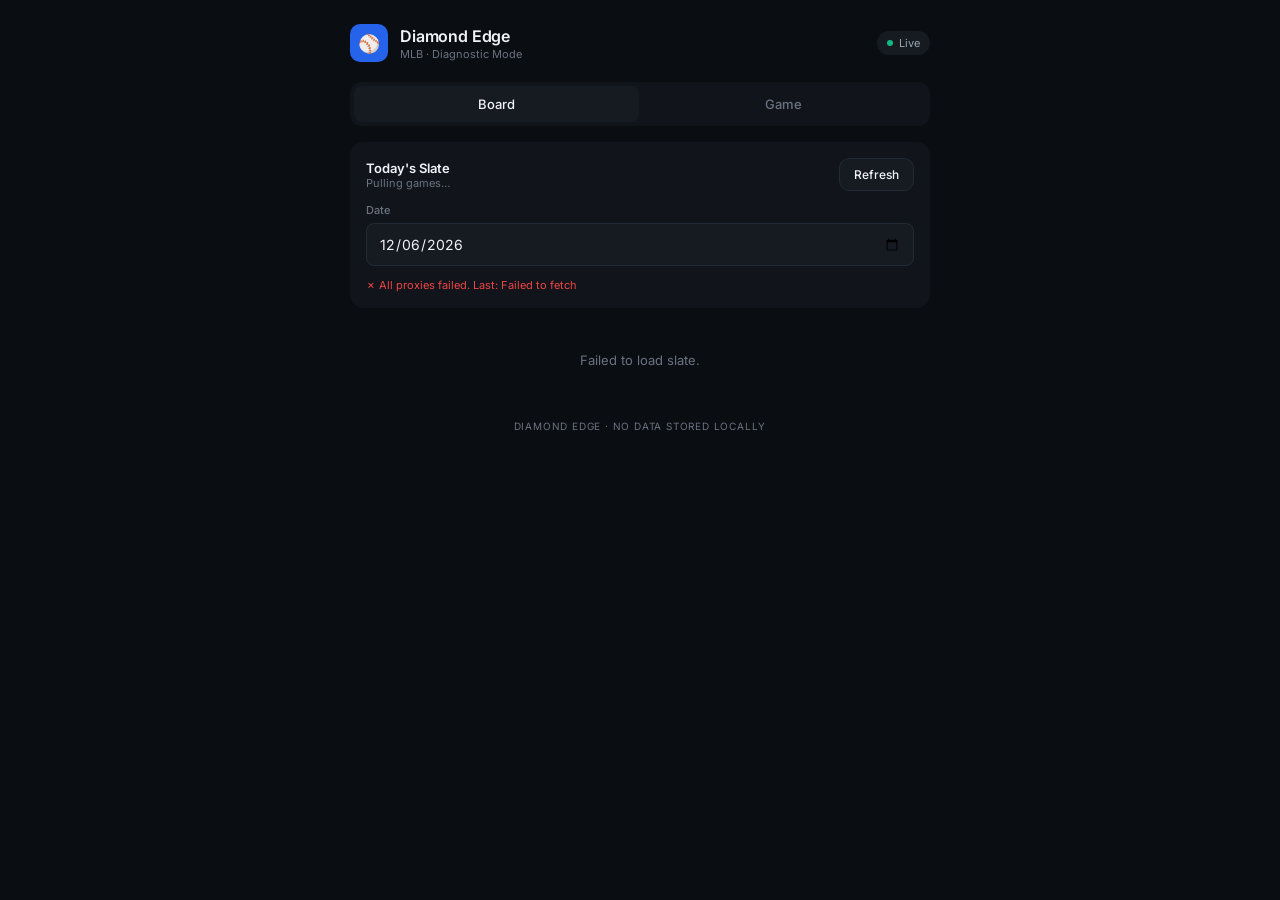
==== commit 79f2e464: "Add files via upload" ====
--- a/index.html
+++ b/index.html
@@ -4,449 +4,752 @@
 <meta charset="UTF-8">
 <meta name="viewport" content="width=device-width, initial-scale=1.0">
 <title>Diamond Edge — MLB Analysis</title>
+<link rel="preconnect" href="https://fonts.googleapis.com">
+<link rel="preconnect" href="https://fonts.gstatic.com" crossorigin>
+<link href="https://fonts.googleapis.com/css2?family=Inter:wght@400;500;600;700&family=JetBrains+Mono:wght@400;500&display=swap" rel="stylesheet">
 <style>
-  * { box-sizing: border-box; }
-  body {
-    font-family: 'Courier New', 'Menlo', monospace;
-    background: #050507;
-    color: #e8e8e0;
-    margin: 0;
-    padding: 24px 16px;
-    min-height: 100vh;
-  }
-  .container { max-width: 540px; margin: 0 auto; }
-  
-  /* TAB NAVIGATION */
-  .tab-nav {
-    display: flex;
-    gap: 4px;
-    margin-bottom: 14px;
-    border-bottom: 1px solid #1a1a1d;
-    padding-bottom: 0;
-  }
-  .tab-btn {
-    background: transparent;
-    border: none;
-    border-bottom: 2px solid transparent;
-    color: #8a8a82;
-    padding: 12px 18px;
-    font-family: inherit;
-    font-size: 12px;
-    letter-spacing: 0.12em;
-    cursor: pointer;
-    transition: all 0.15s;
-    width: auto;
-  }
-  .tab-btn:hover { color: #e8e8e0; background: transparent; }
-  .tab-btn.active {
-    color: #e8584b;
-    border-bottom-color: #c83a30;
-  }
-  .tab-content { display: none; }
-  .tab-content.active { display: block; }
-  
-  /* TRACKER STYLES */
-  .stat-grid {
-    display: grid;
-    grid-template-columns: repeat(auto-fit, minmax(140px, 1fr));
-    gap: 10px;
-  }
-  .stat-card {
-    background: #0a0a0c;
-    border: 1px solid #1a1a1d;
-    border-radius: 8px;
-    padding: 14px;
-  }
-  .stat-label {
-    font-size: 10px;
-    color: #8a8a82;
-    letter-spacing: 0.1em;
-    margin-bottom: 6px;
-  }
-  .stat-value {
-    font-size: 22px;
-    color: #f4f4ec;
-    font-weight: 500;
-  }
-  .stat-sub {
-    font-size: 10px;
-    color: #4ad28a;
-    margin-top: 4px;
-  }
-  .stat-sub.bad { color: #e8584b; }
-  .stat-sub.flat { color: #8a8a82; }
-  .results-table {
-    width: 100%;
-    border-collapse: collapse;
-    font-size: 11px;
-  }
-  .results-table th {
-    text-align: left;
-    padding: 8px 6px;
-    border-bottom: 1px solid #2a2a2e;
-    color: #8a8a82;
-    font-weight: 500;
-    letter-spacing: 0.08em;
-  }
-  .results-table td {
-    padding: 8px 6px;
-    border-bottom: 1px solid #1a1a1d;
-    color: #e8e8e0;
-  }
-  .results-table tr:hover td { background: #0a0a0c; }
-  .pill {
-    display: inline-block;
-    padding: 2px 6px;
-    border-radius: 3px;
-    font-size: 9px;
-    letter-spacing: 0.05em;
-  }
-  .pill-w { background: rgba(74, 210, 138, 0.15); color: #4ad28a; }
-  .pill-l { background: rgba(232, 88, 75, 0.15); color: #e8584b; }
-  .pill-p { background: rgba(138, 138, 130, 0.15); color: #8a8a82; }
-  .pill-pending { background: rgba(232, 174, 75, 0.15); color: #e8ae4b; }
-  .scroll-x { overflow-x: auto; }
-  .row-actions { display: flex; gap: 4px; flex-wrap: wrap; }
-  .row-actions input {
-    width: 60px;
-    background: #1a1a1d;
-    border: 1px solid #2a2a2e;
-    color: #e8e8e0;
-    padding: 4px 6px;
-    border-radius: 4px;
-    font-family: inherit;
-    font-size: 10px;
-  }
-  .row-actions button {
-    padding: 4px 8px;
-    font-size: 10px;
-    width: auto;
-  }
-  .tracker-controls {
-    display: flex;
-    gap: 8px;
-    flex-wrap: wrap;
-    margin-bottom: 14px;
-  }
-  .tracker-controls button { width: auto; }
-  .card {
-    background: #0e0e10;
-    border: 1px solid rgba(232, 88, 75, 0.25);
-    border-radius: 12px;
-    padding: 18px 20px;
-    margin-bottom: 14px;
-  }
-  .card-accent { border-color: rgba(232, 174, 75, 0.45); }
-  .header { display: flex; align-items: center; gap: 14px; padding: 6px 0 14px; }
-  .logo {
-    width: 44px; height: 44px;
-    background: #c83a30;
-    border-radius: 10px;
-    display: flex; align-items: center; justify-content: center;
-    font-size: 22px;
-  }
-  .title { font-size: 18px; font-weight: 500; letter-spacing: 0.08em; color: #f4f4ec; margin: 0; }
-  .subtitle { font-size: 11px; color: #e8584b; letter-spacing: 0.15em; margin: 2px 0 0; }
-  .section-title {
-    font-size: 12px; letter-spacing: 0.12em; color: #f4f4ec;
-    margin: 0 0 14px;
-    display: flex; align-items: center; gap: 8px;
-  }
-  .icon { font-size: 14px; }
-  button {
-    width: 100%;
-    background: transparent;
-    border: 1px solid #e8ae4b;
-    color: #e8ae4b;
-    padding: 14px;
-    border-radius: 8px;
-    font-family: inherit;
-    font-size: 13px;
-    letter-spacing: 0.05em;
-    cursor: pointer;
-    transition: all 0.15s;
-  }
-  button:hover { background: rgba(232, 174, 75, 0.08); }
-  button:active { transform: scale(0.99); }
-  .btn-primary { border-color: #4ad28a; color: #4ad28a; margin-top: 6px; }
-  .btn-primary:hover { background: rgba(74, 210, 138, 0.08); }
-  .grid-2 { display: grid; grid-template-columns: 1fr 1fr; gap: 14px; }
-  .grid-3 { display: grid; grid-template-columns: 1fr 1fr 1fr; gap: 10px; }
-  .grid-4 { display: grid; grid-template-columns: 1fr 1fr 1fr 1fr; gap: 10px; }
-  label.fld { font-size: 10px; letter-spacing: 0.12em; color: #8a8a82; margin-bottom: 6px; display: block; }
-  input, select, textarea {
-    width: 100%;
-    background: #1a1a1d;
-    border: 1px solid #2a2a2e;
-    color: #e8e8e0;
-    padding: 10px 12px;
-    border-radius: 6px;
-    font-family: inherit;
-    font-size: 13px;
-  }
-  input:focus, select:focus, textarea:focus { outline: none; border-color: #e8584b; }
-  textarea { min-height: 70px; resize: vertical; }
-  input.auto-filled { border-color: rgba(74, 210, 138, 0.4); background: #0d1410; }
-  input.muted { background: #141416; color: #8a8a82; }
-  .toggle-row { display: flex; align-items: center; gap: 12px; padding: 4px 0; }
-  .toggle {
-    position: relative;
-    width: 38px; height: 22px;
-    background: #c83a30;
-    border-radius: 11px;
-    cursor: pointer;
-    flex-shrink: 0;
-    transition: background 0.15s;
-  }
-  .toggle.off { background: #3a3a3e; }
-  .toggle::after {
-    content: '';
-    position: absolute;
-    top: 2px; left: 18px;
-    width: 18px; height: 18px;
-    background: white;
-    border-radius: 50%;
-    transition: left 0.15s;
-  }
-  .toggle.off::after { left: 2px; }
-  .toggle-label { font-size: 12px; color: #f4f4ec; }
-  .toggle-sub { font-size: 10px; color: #8a8a82; margin-top: 2px; letter-spacing: 0.04em; }
-  .diag {
-    margin-top: 12px;
-    padding: 10px 12px;
-    background: #0a1410;
-    border: 1px solid rgba(74, 210, 138, 0.25);
-    border-radius: 6px;
-    font-size: 11px;
-    color: #4ad28a;
-    display: none;
-    line-height: 1.7;
-  }
-  .diag.show { display: block; }
-  .diag.error { border-color: rgba(232, 88, 75, 0.4); color: #e8584b; background: #1a0a0a; }
-  .status-line {
-    font-size: 10px;
-    color: #8a8a82;
-    margin-top: 8px;
-    letter-spacing: 0.04em;
-    min-height: 14px;
-  }
-  .status-line.success { color: #4ad28a; }
-  .status-line.error { color: #e8584b; }
-  .status-line.loading { color: #e8ae4b; }
-  .result {
-    margin-top: 14px;
-    padding: 16px;
-    background: #0a0e14;
-    border: 1px solid rgba(85, 142, 230, 0.3);
-    border-radius: 8px;
-    display: none;
-  }
-  .result.show { display: block; }
-  .result-row {
-    display: flex; justify-content: space-between;
-    padding: 6px 0;
-    border-bottom: 1px solid #1a1a1d;
-    font-size: 12px;
-  }
-  .result-row:last-child { border-bottom: none; }
-  .result-label { color: #8a8a82; letter-spacing: 0.04em; }
-  .result-val { color: #f4f4ec; font-weight: 500; }
-  .pick { color: #4ad28a; font-weight: 500; }
-  .edge-pos { color: #4ad28a; }
-  .edge-neg { color: #e8584b; }
-  .edge-flat { color: #8a8a82; }
-  .footer-note {
-    text-align: center;
-    margin-top: 24px;
-    font-size: 10px;
-    color: #4a4a48;
-    letter-spacing: 0.1em;
-  }
-  .proxy-info {
-    font-size: 10px;
-    color: #8a8a82;
-    margin-top: 8px;
-    letter-spacing: 0.04em;
-  }
-  .factor-strip {
-    display: grid;
-    grid-template-columns: 1fr 1fr 1fr;
-    gap: 8px;
-    margin-top: 10px;
-    padding: 10px 12px;
-    background: #0a0a0c;
-    border: 1px solid #1a1a1d;
-    border-radius: 6px;
-    font-size: 11px;
-  }
-  .factor-strip .label { color: #8a8a82; font-size: 9px; letter-spacing: 0.08em; text-transform: uppercase; }
-  .factor-strip .value { color: #f4f4ec; font-weight: 500; margin-top: 2px; }
+:root {
+  --bg: #0a0d12;
+  --surface: #11151b;
+  --surface-2: #161b22;
+  --surface-3: #1c2230;
+  --border: #232a36;
+  --border-strong: #2f3847;
+  --text: #f0f3f7;
+  --text-2: #9aa3b0;
+  --text-3: #6b7280;
+  --accent: #2563eb;
+  --accent-hover: #3b82f6;
+  --success: #10b981;
+  --success-bg: rgba(16, 185, 129, 0.12);
+  --success-border: rgba(16, 185, 129, 0.3);
+  --danger: #ef4444;
+  --danger-bg: rgba(239, 68, 68, 0.12);
+  --warning: #f59e0b;
+  --warning-bg: rgba(245, 158, 11, 0.12);
+}
+
+* { box-sizing: border-box; }
+
+body {
+  font-family: 'Inter', -apple-system, BlinkMacSystemFont, system-ui, sans-serif;
+  background: var(--bg);
+  color: var(--text);
+  margin: 0;
+  padding: 16px;
+  min-height: 100vh;
+  -webkit-font-smoothing: antialiased;
+  -moz-osx-font-smoothing: grayscale;
+}
+
+.container {
+  max-width: 580px;
+  margin: 0 auto;
+}
+
+/* ---------------- HEADER ---------------- */
+.app-header {
+  display: flex;
+  justify-content: space-between;
+  align-items: center;
+  padding: 8px 0 20px;
+}
+.brand {
+  display: flex;
+  align-items: center;
+  gap: 12px;
+}
+.brand-logo {
+  width: 38px;
+  height: 38px;
+  background: var(--accent);
+  border-radius: 10px;
+  display: flex;
+  align-items: center;
+  justify-content: center;
+  font-size: 18px;
+}
+.brand-text .name {
+  font-size: 16px;
+  font-weight: 600;
+  letter-spacing: -0.01em;
+}
+.brand-text .sub {
+  font-size: 11px;
+  color: var(--text-3);
+  margin-top: 1px;
+}
+.live-pill {
+  display: inline-flex;
+  align-items: center;
+  gap: 6px;
+  background: var(--surface-2);
+  padding: 5px 10px;
+  border-radius: 999px;
+  font-size: 11px;
+  color: var(--text-2);
+}
+.live-dot {
+  width: 6px;
+  height: 6px;
+  background: var(--success);
+  border-radius: 50%;
+}
+
+/* ---------------- TABS ---------------- */
+.tabs {
+  display: flex;
+  background: var(--surface);
+  border-radius: 12px;
+  padding: 4px;
+  margin-bottom: 16px;
+  gap: 2px;
+}
+.tab {
+  flex: 1;
+  background: transparent;
+  border: none;
+  color: var(--text-3);
+  padding: 10px 12px;
+  font-family: inherit;
+  font-size: 13px;
+  font-weight: 500;
+  border-radius: 8px;
+  cursor: pointer;
+  transition: all 0.15s;
+}
+.tab:hover { color: var(--text-2); }
+.tab.active {
+  background: var(--surface-2);
+  color: var(--text);
+}
+
+.tab-content { display: none; }
+.tab-content.active { display: block; }
+
+/* ---------------- CARDS ---------------- */
+.card {
+  background: var(--surface);
+  border-radius: 14px;
+  padding: 16px;
+  margin-bottom: 12px;
+}
+.card-header {
+  display: flex;
+  justify-content: space-between;
+  align-items: center;
+  margin-bottom: 12px;
+}
+.card-title {
+  font-size: 13px;
+  font-weight: 600;
+  color: var(--text);
+  margin: 0;
+}
+.card-sub {
+  font-size: 11px;
+  color: var(--text-3);
+}
+
+/* ---------------- INPUTS ---------------- */
+.input-group { margin-bottom: 12px; }
+.input-group:last-child { margin-bottom: 0; }
+.label {
+  display: block;
+  font-size: 11px;
+  color: var(--text-3);
+  margin-bottom: 6px;
+  font-weight: 500;
+}
+.input, .select {
+  width: 100%;
+  background: var(--surface-2);
+  border: 1px solid var(--border);
+  color: var(--text);
+  padding: 11px 12px;
+  border-radius: 8px;
+  font-family: inherit;
+  font-size: 14px;
+  transition: border-color 0.15s, background 0.15s;
+}
+.input:focus, .select:focus {
+  outline: none;
+  border-color: var(--accent);
+}
+.input.auto-filled {
+  border-color: var(--success-border);
+  background: rgba(16, 185, 129, 0.04);
+}
+.input[readonly] { color: var(--text-2); cursor: default; }
+
+.input-row-2 { display: grid; grid-template-columns: 1fr 1fr; gap: 10px; }
+.input-row-3 { display: grid; grid-template-columns: 1fr 1fr 1fr; gap: 8px; }
+.input-row-4 { display: grid; grid-template-columns: 1fr 1fr 1fr 1fr; gap: 8px; }
+
+@media (max-width: 480px) {
+  .input-row-4 { grid-template-columns: 1fr 1fr; }
+}
+
+/* ---------------- BUTTONS ---------------- */
+.btn {
+  background: var(--surface-2);
+  border: 1px solid var(--border);
+  color: var(--text);
+  padding: 12px 16px;
+  border-radius: 10px;
+  font-family: inherit;
+  font-size: 13px;
+  font-weight: 500;
+  cursor: pointer;
+  transition: all 0.15s;
+  width: 100%;
+}
+.btn:hover { background: var(--surface-3); border-color: var(--border-strong); }
+.btn:active { transform: scale(0.98); }
+.btn:disabled { opacity: 0.4; cursor: not-allowed; }
+.btn-primary {
+  background: var(--accent);
+  border-color: var(--accent);
+  color: white;
+  font-weight: 600;
+}
+.btn-primary:hover { background: var(--accent-hover); border-color: var(--accent-hover); }
+.btn-row { display: flex; gap: 8px; }
+.btn-row .btn { flex: 1; }
+
+/* ---------------- DIAGNOSTIC ---------------- */
+.diag {
+  background: var(--surface-2);
+  border-radius: 8px;
+  padding: 12px;
+  font-family: 'JetBrains Mono', monospace;
+  font-size: 11px;
+  color: var(--success);
+  line-height: 1.7;
+  margin-top: 12px;
+  display: none;
+}
+.diag.show { display: block; }
+.diag.error { color: var(--danger); }
+
+/* ---------------- STATUS LINES ---------------- */
+.status {
+  font-size: 11px;
+  color: var(--text-3);
+  margin-top: 8px;
+}
+.status.success { color: var(--success); }
+.status.error { color: var(--danger); }
+.status.loading { color: var(--warning); }
+
+/* ---------------- BOARD VIEW ---------------- */
+.board-game {
+  background: var(--surface);
+  border-radius: 12px;
+  padding: 14px 16px;
+  margin-bottom: 8px;
+  cursor: pointer;
+  transition: background 0.15s;
+  border: 1px solid transparent;
+}
+.board-game:hover { background: var(--surface-2); border-color: var(--border); }
+.board-row {
+  display: flex;
+  justify-content: space-between;
+  align-items: center;
+}
+.board-teams {
+  display: flex;
+  align-items: center;
+  gap: 10px;
+}
+.board-team {
+  font-size: 15px;
+  font-weight: 600;
+}
+.board-vs {
+  font-size: 11px;
+  color: var(--text-3);
+}
+.board-time {
+  font-size: 12px;
+  color: var(--text-3);
+}
+.board-pitchers {
+  font-size: 11px;
+  color: var(--text-2);
+  margin-top: 6px;
+}
+.board-odds {
+  display: flex;
+  gap: 6px;
+  margin-top: 10px;
+  flex-wrap: wrap;
+}
+.odds-pill {
+  background: var(--surface-2);
+  padding: 6px 10px;
+  border-radius: 6px;
+  font-size: 12px;
+  color: var(--text-2);
+  font-family: 'JetBrains Mono', monospace;
+}
+.odds-pill .v { color: var(--text); font-weight: 500; }
+
+/* ---------------- ANALYSIS RESULT ---------------- */
+.matchup-card {
+  background: var(--surface);
+  border-radius: 14px;
+  padding: 18px;
+  margin-bottom: 12px;
+}
+.matchup-header {
+  display: flex;
+  justify-content: space-between;
+  align-items: center;
+  margin-bottom: 14px;
+}
+.matchup-teams {
+  display: flex;
+  align-items: center;
+  gap: 12px;
+}
+.matchup-teams .team {
+  font-size: 18px;
+  font-weight: 700;
+}
+.matchup-teams .vs {
+  font-size: 12px;
+  color: var(--text-3);
+}
+.matchup-meta {
+  font-size: 11px;
+  color: var(--text-3);
+  text-align: right;
+}
+
+.team-grid {
+  display: grid;
+  grid-template-columns: 1fr 1fr;
+  gap: 8px;
+  margin-bottom: 14px;
+}
+.team-cell {
+  background: var(--surface-2);
+  border-radius: 10px;
+  padding: 12px;
+}
+.team-cell .label {
+  font-size: 11px;
+  color: var(--text-3);
+  margin-bottom: 4px;
+}
+.team-cell .ml {
+  font-size: 22px;
+  font-weight: 700;
+  font-family: 'JetBrains Mono', monospace;
+}
+.team-cell .model-pct {
+  font-size: 11px;
+  color: var(--success);
+  margin-top: 2px;
+}
+.team-cell.under .ml { color: var(--text-3); }
+.team-cell.under .model-pct { color: var(--text-3); }
+
+.recommendation {
+  border-radius: 12px;
+  padding: 14px 16px;
+  display: flex;
+  justify-content: space-between;
+  align-items: center;
+  margin-bottom: 12px;
+}
+.recommendation.positive {
+  background: var(--success);
+  color: #053527;
+}
+.recommendation.negative {
+  background: var(--surface-2);
+  border: 1px solid var(--border);
+  color: var(--text-2);
+}
+.recommendation.fade {
+  background: var(--danger-bg);
+  border: 1px solid var(--danger);
+  color: #fca5a5;
+}
+.rec-label {
+  font-size: 10px;
+  font-weight: 700;
+  letter-spacing: 0.1em;
+  margin-bottom: 3px;
+  opacity: 0.85;
+}
+.rec-pick {
+  font-size: 16px;
+  font-weight: 700;
+}
+.rec-edge {
+  font-size: 22px;
+  font-weight: 700;
+  font-family: 'JetBrains Mono', monospace;
+}
+.rec-edge-label {
+  font-size: 10px;
+  text-align: right;
+  opacity: 0.85;
+}
+
+.detail-grid {
+  display: grid;
+  grid-template-columns: 1fr 1fr 1fr;
+  gap: 8px;
+  margin-bottom: 12px;
+}
+.detail-cell {
+  background: var(--surface-2);
+  border-radius: 8px;
+  padding: 10px;
+  text-align: center;
+}
+.detail-cell .label {
+  font-size: 10px;
+  color: var(--text-3);
+  margin-bottom: 4px;
+  letter-spacing: 0.05em;
+}
+.detail-cell .v {
+  font-size: 14px;
+  font-weight: 600;
+  font-family: 'JetBrains Mono', monospace;
+}
+
+.factor-row {
+  display: flex;
+  justify-content: space-between;
+  padding: 8px 0;
+  border-bottom: 1px solid var(--border);
+  font-size: 13px;
+}
+.factor-row:last-child { border-bottom: none; }
+.factor-row .label { color: var(--text-2); }
+.factor-row .v { color: var(--text); font-weight: 500; font-family: 'JetBrains Mono', monospace; }
+
+/* ---------------- TRACKER ---------------- */
+.stat-grid {
+  display: grid;
+  grid-template-columns: repeat(auto-fit, minmax(130px, 1fr));
+  gap: 8px;
+  margin-bottom: 12px;
+}
+.stat-card {
+  background: var(--surface-2);
+  border-radius: 10px;
+  padding: 12px;
+}
+.stat-label {
+  font-size: 10px;
+  color: var(--text-3);
+  letter-spacing: 0.08em;
+  margin-bottom: 4px;
+}
+.stat-value {
+  font-size: 22px;
+  font-weight: 700;
+  font-family: 'JetBrains Mono', monospace;
+}
+.stat-sub {
+  font-size: 10px;
+  color: var(--success);
+  margin-top: 2px;
+}
+.stat-sub.bad { color: var(--danger); }
+.stat-sub.flat { color: var(--text-3); }
+
+.log-row {
+  background: var(--surface-2);
+  border-radius: 10px;
+  padding: 12px;
+  margin-bottom: 6px;
+  font-size: 12px;
+}
+.log-row-top {
+  display: flex;
+  justify-content: space-between;
+  align-items: center;
+  margin-bottom: 4px;
+}
+.log-row .game { font-weight: 600; font-size: 13px; }
+.log-row .date { font-size: 11px; color: var(--text-3); }
+.log-row .meta {
+  display: flex;
+  gap: 12px;
+  font-size: 11px;
+  color: var(--text-2);
+}
+.log-row .meta .v { color: var(--text); font-weight: 500; }
+.pill {
+  display: inline-block;
+  padding: 3px 7px;
+  border-radius: 4px;
+  font-size: 10px;
+  font-weight: 600;
+  letter-spacing: 0.04em;
+}
+.pill-w { background: var(--success-bg); color: var(--success); }
+.pill-l { background: var(--danger-bg); color: var(--danger); }
+.pill-p { background: var(--surface-3); color: var(--text-3); }
+.pill-pending { background: var(--warning-bg); color: var(--warning); }
+
+.row-actions {
+  display: flex;
+  gap: 4px;
+  margin-top: 8px;
+}
+.row-actions input {
+  flex: 1;
+  background: var(--bg);
+  border: 1px solid var(--border);
+  color: var(--text);
+  padding: 6px 8px;
+  border-radius: 6px;
+  font-family: inherit;
+  font-size: 11px;
+}
+.row-actions button {
+  padding: 6px 10px;
+  font-size: 11px;
+  width: auto;
+  background: var(--success);
+  color: #053527;
+  border: none;
+  border-radius: 6px;
+  font-weight: 600;
+  cursor: pointer;
+}
+
+/* ---------------- MISC ---------------- */
+.spinner-container {
+  display: flex;
+  align-items: center;
+  justify-content: center;
+  padding: 32px 16px;
+  color: var(--text-3);
+  font-size: 12px;
+}
+.empty {
+  text-align: center;
+  padding: 32px 16px;
+  color: var(--text-3);
+  font-size: 13px;
+}
+
+.footer {
+  text-align: center;
+  padding: 20px 0;
+  font-size: 10px;
+  color: var(--text-3);
+  letter-spacing: 0.08em;
+}
 </style>
 </head>
 <body>
 <div class="container">
 
-  <div class="card">
-    <div class="header">
-      <div class="logo">⚾</div>
-      <div>
-        <p class="title">DIAMOND EDGE</p>
-        <p class="subtitle">MLB ANALYSIS · DIAGNOSTIC MODE</p>
-      </div>
+  <!-- HEADER -->
+  <div class="app-header">
+    <div class="brand">
+      <div class="brand-logo">⚾</div>
+      <div class="brand-text">
+        <div class="name">Diamond Edge</div>
+        <div class="sub">MLB · Diagnostic Mode</div>
+      </div>
+    </div>
+    <div class="live-pill"><span class="live-dot"></span>Live</div>
+  </div>
+
+  <!-- TABS -->
+  <div class="tabs">
+    <button class="tab active" id="tab-board-btn" onclick="switchTab('board')">Board</button>
+    <button class="tab" id="tab-game-btn" onclick="switchTab('game')">Game</button>
+    <button class="tab" id="tab-tracker-btn" onclick="switchTab('tracker')" style="display:none;">Tracker</button>
+  </div>
+
+  <!-- ============== BOARD TAB ============== -->
+  <div class="tab-content active" id="tab-board">
+    <div class="card">
+      <div class="card-header">
+        <div>
+          <h2 class="card-title">Today's Slate</h2>
+          <div class="card-sub" id="board-meta">Pulling games…</div>
+        </div>
+        <button class="btn" onclick="loadBoard()" style="width:auto; padding:8px 14px; font-size:12px;">Refresh</button>
+      </div>
+      <div class="input-group">
+        <label class="label">Date</label>
+        <input type="date" class="input" id="board-date" onchange="loadBoard()">
+      </div>
+      <div class="status" id="board-status"></div>
+    </div>
+
+    <div id="board-list">
+      <div class="empty">No games loaded yet.</div>
     </div>
   </div>
 
-  <!-- TAB NAVIGATION -->
-  <div class="tab-nav">
-    <button class="tab-btn active" id="tab-model-btn" onclick="switchTab('model')">MODEL</button>
-    <button class="tab-btn" id="tab-tracker-btn" onclick="switchTab('tracker')" style="display:none;">TRACKER</button>
+  <!-- ============== GAME TAB ============== -->
+  <div class="tab-content" id="tab-game">
+
+    <!-- Hidden config inputs -->
+    <input type="hidden" id="weather_key" value="">
+    <input type="hidden" id="tracker_url" value="">
+
+    <div class="card">
+      <div class="card-header">
+        <h2 class="card-title">API Diagnostic</h2>
+      </div>
+      <button class="btn" onclick="runDiagnostic()">Run Diagnostic</button>
+      <div class="diag" id="diag"></div>
+    </div>
+
+    <div class="card">
+      <div class="card-header">
+        <h2 class="card-title">Game Setup</h2>
+      </div>
+      <div class="input-row-2">
+        <div class="input-group">
+          <label class="label">Away</label>
+          <select class="select" id="away" onchange="onTeamChange()">
+            <option value="">Select…</option>
+          </select>
+        </div>
+        <div class="input-group">
+          <label class="label">Home</label>
+          <select class="select" id="home" onchange="onTeamChange()">
+            <option value="">Select…</option>
+          </select>
+        </div>
+      </div>
+      <div class="input-group">
+        <label class="label">Game Date</label>
+        <input type="date" class="input" id="gamedate" onchange="onTeamChange()">
+      </div>
+      <div class="status" id="game-status">Pick both teams to auto-fetch.</div>
+    </div>
+
+    <div class="card">
+      <div class="card-header">
+        <h2 class="card-title">Pitchers &amp; Odds</h2>
+      </div>
+      <div class="input-row-2">
+        <div class="input-group">
+          <label class="label">Away SP</label>
+          <input type="text" class="input" id="away_sp" placeholder="—">
+        </div>
+        <div class="input-group">
+          <label class="label">Home SP</label>
+          <input type="text" class="input" id="home_sp" placeholder="—">
+        </div>
+      </div>
+      <div class="input-row-2">
+        <div class="input-group">
+          <label class="label">Away FIP/ERA</label>
+          <input type="number" step="0.01" class="input" id="away_fip" placeholder="—">
+        </div>
+        <div class="input-group">
+          <label class="label">Home FIP/ERA</label>
+          <input type="number" step="0.01" class="input" id="home_fip" placeholder="—">
+        </div>
+      </div>
+      <div class="input-row-4">
+        <div class="input-group">
+          <label class="label">Away ML</label>
+          <input type="number" class="input" id="away_ml" placeholder="—">
+        </div>
+        <div class="input-group">
+          <label class="label">Home ML</label>
+          <input type="number" class="input" id="home_ml" placeholder="—">
+        </div>
+        <div class="input-group">
+          <label class="label">Total</label>
+          <input type="number" step="0.5" class="input" id="total" placeholder="—">
+        </div>
+        <div class="input-group">
+          <label class="label">Juice</label>
+          <input type="text" class="input" id="juice" placeholder="-110/-110">
+        </div>
+      </div>
+      <div class="status" id="odds-status"></div>
+    </div>
+
+    <div class="card">
+      <div class="card-header">
+        <h2 class="card-title">Bullpen Fatigue</h2>
+        <div class="card-sub">Last 3 games IP</div>
+      </div>
+      <div class="input-row-2">
+        <div class="input-group">
+          <label class="label">Away BP IP</label>
+          <input type="number" step="0.1" class="input" id="away_bp_ip" placeholder="—" readonly>
+        </div>
+        <div class="input-group">
+          <label class="label">Home BP IP</label>
+          <input type="number" step="0.1" class="input" id="home_bp_ip" placeholder="—" readonly>
+        </div>
+      </div>
+      <div class="status" id="bullpen-status"></div>
+    </div>
+
+    <div class="card">
+      <div class="card-header">
+        <h2 class="card-title">Weather (Home Park)</h2>
+      </div>
+      <div class="input-row-3">
+        <div class="input-group">
+          <label class="label">Temp °F</label>
+          <input type="number" class="input" id="temp" placeholder="—" readonly>
+        </div>
+        <div class="input-group">
+          <label class="label">Wind MPH</label>
+          <input type="number" class="input" id="wind" placeholder="—" readonly>
+        </div>
+        <div class="input-group">
+          <label class="label">Run Mod</label>
+          <input type="text" class="input" id="run_mod" placeholder="1.00" readonly>
+        </div>
+      </div>
+      <div class="status" id="weather-status"></div>
+    </div>
+
+    <div class="card">
+      <div class="card-header">
+        <h2 class="card-title">Sharp Notes</h2>
+      </div>
+      <textarea class="input" id="notes" placeholder="Line movement, injuries…" rows="3" style="resize:vertical; min-height:60px;"></textarea>
+    </div>
+
+    <button class="btn btn-primary" onclick="runAnalysis()">Run Analysis</button>
+    <div id="result-container" style="margin-top: 12px;"></div>
   </div>
 
-  <!-- MODEL TAB -->
-  <div class="tab-content active" id="tab-model">
-
-  <div class="card card-accent">
-    <p class="section-title"><span class="icon">⚙</span>STEP 1 — TEST API CONNECTIONS</p>
-    <button onclick="runDiagnostic()">RUN DIAGNOSTIC</button>
-    <div class="diag" id="diag"></div>
-    <p class="proxy-info">MLB · ESPN · OpenWeatherMap (if key set)</p>
-  </div>
-
-  <!-- Hidden inputs holding hardcoded values (not user-editable) -->
-  <input type="hidden" id="weather_key" value="">
-  <input type="hidden" id="tracker_url" value="">
-
-  <div class="card">
-    <p class="section-title"><span class="icon">🎯</span>GAME SETUP</p>
-    <div class="grid-2">
-      <div>
-        <label class="fld">AWAY</label>
-        <select id="away" onchange="onTeamChange()">
-          <option value="">Select team...</option>
-        </select>
-      </div>
-      <div>
-        <label class="fld">HOME</label>
-        <select id="home" onchange="onTeamChange()">
-          <option value="">Select team...</option>
-        </select>
-      </div>
+  <!-- ============== TRACKER TAB ============== -->
+  <div class="tab-content" id="tab-tracker">
+    <div class="card">
+      <div class="card-header">
+        <h2 class="card-title">Performance Tracker</h2>
+      </div>
+      <div class="btn-row">
+        <button class="btn" onclick="loadTrackerData()">Reload</button>
+        <button class="btn" onclick="autoUpdateYesterday()">Pull Yesterday's Results</button>
+      </div>
+      <div class="status" id="data-status">Click Reload to fetch your prediction history.</div>
     </div>
-    <div style="margin-top: 14px;">
-      <label class="fld">GAME DATE</label>
-      <input type="date" id="gamedate" onchange="onTeamChange()">
-    </div>
-    <div class="status-line" id="game-status">Pick both teams to auto-fetch everything.</div>
-  </div>
-
-  <div class="card">
-    <p class="section-title"><span class="icon">🎲</span>PITCHERS &amp; ODDS</p>
-    <div class="grid-2">
-      <div>
-        <label class="fld">AWAY SP</label>
-        <input type="text" id="away_sp" placeholder="Auto-fetched">
-      </div>
-      <div>
-        <label class="fld">HOME SP</label>
-        <input type="text" id="home_sp" placeholder="Auto-fetched">
-      </div>
-    </div>
-    <div style="margin-top: 12px;">
-      <label class="fld">SP FIP/ERA (AWAY · HOME)</label>
-      <div class="grid-2">
-        <input type="number" step="0.01" id="away_fip" placeholder="Auto-fetched">
-        <input type="number" step="0.01" id="home_fip" placeholder="Auto-fetched">
-      </div>
-    </div>
-    <div class="grid-4" style="margin-top: 12px;">
-      <div>
-        <label class="fld">AWAY ML</label>
-        <input type="number" id="away_ml" placeholder="ESPN">
-      </div>
-      <div>
-        <label class="fld">HOME ML</label>
-        <input type="number" id="home_ml" placeholder="ESPN">
-      </div>
-      <div>
-        <label class="fld">TOTAL</label>
-        <input type="number" step="0.5" id="total" placeholder="ESPN">
-      </div>
-      <div>
-        <label class="fld">JUICE</label>
-        <input type="text" id="juice" placeholder="-110/-110">
-      </div>
-    </div>
-    <div class="status-line" id="odds-status"></div>
-  </div>
-
-  <div class="card">
-    <p class="section-title"><span class="icon">🎽</span>BULLPEN FATIGUE (LAST 3 GAMES)</p>
-    <div class="grid-2">
-      <div>
-        <label class="fld">AWAY BP IP USED</label>
-        <input type="number" step="0.1" id="away_bp_ip" class="muted" placeholder="Auto-fetched" readonly>
-      </div>
-      <div>
-        <label class="fld">HOME BP IP USED</label>
-        <input type="number" step="0.1" id="home_bp_ip" class="muted" placeholder="Auto-fetched" readonly>
-      </div>
-    </div>
-    <div class="status-line" id="bullpen-status"></div>
-  </div>
-
-  <div class="card">
-    <p class="section-title"><span class="icon">🌤️</span>WEATHER (HOME PARK)</p>
-    <div class="grid-3">
-      <div>
-        <label class="fld">TEMP °F</label>
-        <input type="number" id="temp" class="muted" placeholder="—" readonly>
-      </div>
-      <div>
-        <label class="fld">WIND MPH</label>
-        <input type="number" id="wind" class="muted" placeholder="—" readonly>
-      </div>
-      <div>
-        <label class="fld">RUN MOD</label>
-        <input type="text" id="run_mod" class="muted" placeholder="1.00" readonly>
-      </div>
-    </div>
-    <div class="status-line" id="weather-status"></div>
-  </div>
-
-  <div class="card">
-    <p class="section-title"><span class="icon">📝</span>SHARP NOTES (OPTIONAL)</p>
-    <textarea id="notes" placeholder="Line movement, injuries..."></textarea>
-  </div>
-
-  <div class="card">
-    <div class="toggle-row">
-      <div class="toggle" id="websearch" onclick="this.classList.toggle('off')"></div>
-      <div>
-        <div class="toggle-label">Auto-fetch ON</div>
-        <div class="toggle-sub">Pulls everything on team selection</div>
-      </div>
-    </div>
-  </div>
-
-  <button class="btn-primary" onclick="runAnalysis()">RUN ANALYSIS</button>
-  <div class="result" id="result"></div>
-
-  </div><!-- /tab-model -->
-
-  <!-- TRACKER TAB -->
-  <div class="tab-content" id="tab-tracker">
-    <div class="card card-accent">
-      <p class="section-title"><span class="icon">📊</span>PERFORMANCE TRACKER</p>
-      <div class="tracker-controls">
-        <button onclick="loadTrackerData()">RELOAD</button>
-        <button class="btn-blue" onclick="autoUpdateYesterday()" style="border-color:#558ee6; color:#558ee6;">PULL YESTERDAY'S RESULTS</button>
-      </div>
-      <div class="status-line" id="data-status">Click RELOAD to fetch your prediction history.</div>
-    </div>
 
     <div class="card">
-      <p class="section-title">📈 PERFORMANCE</p>
+      <div class="card-header">
+        <h2 class="card-title">Performance</h2>
+      </div>
       <div class="stat-grid" id="stats">
         <div class="stat-card"><div class="stat-label">LOGGED</div><div class="stat-value">—</div></div>
         <div class="stat-card"><div class="stat-label">SETTLED</div><div class="stat-value">—</div></div>
@@ -458,27 +761,26 @@
     </div>
 
     <div class="card">
-      <p class="section-title">🗒 PREDICTION LOG</p>
-      <div class="scroll-x">
-        <table class="results-table">
-          <thead>
-            <tr>
-              <th>DATE</th><th>GAME</th><th>PICK</th><th>WIN%</th>
-              <th>TOTAL</th><th>LINE</th><th>EDGE</th><th>RESULT</th><th>UPDATE</th>
-            </tr>
-          </thead>
-          <tbody id="log-body">
-            <tr><td colspan="9" style="text-align:center; color:#8a8a82; padding:20px;">No data loaded.</td></tr>
-          </tbody>
-        </table>
+      <div class="card-header">
+        <h2 class="card-title">Prediction Log</h2>
+      </div>
+      <div id="log-list">
+        <div class="empty">No data loaded.</div>
       </div>
     </div>
-  </div><!-- /tab-tracker -->
-
-  <div class="footer-note">DIAMOND EDGE · NO DATA STORED LOCALLY</div>
+  </div>
+
+  <div class="footer">DIAMOND EDGE · NO DATA STORED LOCALLY</div>
 </div>
 
 <script>
+// ============================================================
+// HARDCODED CONFIG — edit these before deploying
+// ============================================================
+const HARDCODED_WEATHER_KEY = '5c18a532a8710d7ad9aaab6db9ff113b';
+const HARDCODED_TRACKER_URL = 'https://script.google.com/macros/s/AKfycbzINtK__4ges-rEU6Qqg-XP467pKRK5ljVUP6sMSQ0H1zRbB1FLtpY1A7pjM_6Sx-7d/exec';
+const ADMIN_KEY = 'apr2026';
+
 // ============================================================
 // PROXY LAYER
 // ============================================================
@@ -496,15 +798,13 @@
       if (!r.ok) throw new Error('HTTP ' + r.status);
       const data = await r.json();
       return { data, proxy: p.name };
-    } catch (e) {
-      lastError = e;
-    }
+    } catch (e) { lastError = e; }
   }
   throw new Error('All proxies failed. Last: ' + (lastError ? lastError.message : 'unknown'));
 }
 
 // ============================================================
-// TEAM DATABASE — id, ESPN abbr, wOBA splits, park factor, ballpark coords
+// TEAM DATABASE
 // ============================================================
 const TEAMS = {
   'ARI': { id: 109, espn: 'ARI', name: 'Arizona Diamondbacks', vsLHP: 0.322, vsRHP: 0.316, park: 1.02, lat: 33.4453, lon: -112.0667, roof: 'retractable' },
@@ -538,16 +838,24 @@
   'TOR': { id: 141, espn: 'TOR', name: 'Toronto Blue Jays',    vsLHP: 0.321, vsRHP: 0.315, park: 1.02, lat: 43.6414, lon: -79.3894, roof: 'retractable' },
   'WAS': { id: 120, espn: 'WSH', name: 'Washington Nationals', vsLHP: 0.314, vsRHP: 0.308, park: 1.00, lat: 38.8730, lon: -77.0074, roof: 'open' }
 };
-
 const ID_TO_CODE = {};
 Object.keys(TEAMS).forEach(code => { ID_TO_CODE[TEAMS[code].id] = code; });
 
-// Cache for repeat lookups
-const fetchCache = {
-  bullpenIP: {},     // key: teamCode+date -> ip
-  weather: null      // key: lat+lon -> {data, ts}
-};
-
+const fetchCache = { bullpenIP: {} };
+
+// Wire hardcoded values
+document.getElementById('weather_key').value = HARDCODED_WEATHER_KEY;
+document.getElementById('tracker_url').value = HARDCODED_TRACKER_URL;
+
+// Reveal Tracker tab if admin key matches
+(function checkAdmin() {
+  const params = new URLSearchParams(window.location.search);
+  if (params.get('key') === ADMIN_KEY) {
+    document.getElementById('tab-tracker-btn').style.display = 'block';
+  }
+})();
+
+// Populate team dropdowns
 const awaySel = document.getElementById('away');
 const homeSel = document.getElementById('home');
 Object.keys(TEAMS).sort().forEach(code => {
@@ -557,55 +865,32 @@
   homeSel.innerHTML += opt;
 });
 
+// Default dates
 document.getElementById('gamedate').valueAsDate = new Date();
-
-// ============================================================
-// HARDCODED CONFIG — edit these before deploying
-// ============================================================
-const HARDCODED_WEATHER_KEY = '5c18a532a8710d7ad9aaab6db9ff113b';
-const HARDCODED_TRACKER_URL = 'https://script.google.com/macros/s/AKfycbzINtK__4ges-rEU6Qqg-XP467pKRK5ljVUP6sMSQ0H1zRbB1FLtpY1A7pjM_6Sx-7d/exec';
-const ADMIN_KEY = 'terrorisreal';
-
-// Wire hardcoded values into hidden inputs (so existing code keeps working)
-document.getElementById('weather_key').value = HARDCODED_WEATHER_KEY;
-document.getElementById('tracker_url').value = HARDCODED_TRACKER_URL;
-
-// Reveal Tracker tab only if URL contains the admin key
-(function checkAdmin() {
-  const params = new URLSearchParams(window.location.search);
-  if (params.get('key') === ADMIN_KEY) {
-    document.getElementById('tab-tracker-btn').style.display = 'inline-block';
-  }
-})();
+document.getElementById('board-date').valueAsDate = new Date();
 
 // Tab switching
 function switchTab(name) {
   document.querySelectorAll('.tab-content').forEach(c => c.classList.remove('active'));
-  document.querySelectorAll('.tab-btn').forEach(b => b.classList.remove('active'));
+  document.querySelectorAll('.tab').forEach(b => b.classList.remove('active'));
   document.getElementById('tab-' + name).classList.add('active');
   document.getElementById('tab-' + name + '-btn').classList.add('active');
   
-  // Auto-load tracker data first time tracker tab is opened
+  if (name === 'board' && !window._boardLoaded) {
+    loadBoard();
+    window._boardLoaded = true;
+  }
   if (name === 'tracker' && !window._trackerLoaded) {
     loadTrackerData();
     window._trackerLoaded = true;
   }
 }
 
-// Send prediction to tracker (fire-and-forget, doesn't block UI)
-async function logPredictionToTracker(payload) {
-  const url = HARDCODED_TRACKER_URL;
-  if (!url || url.indexOf('PASTE_') === 0) return; // Not configured
-  try {
-    const params = new URLSearchParams({ action: 'logPrediction' });
-    Object.keys(payload).forEach(k => {
-      if (payload[k] != null) params.set(k, String(payload[k]));
-    });
-    await fetch(url + '?' + params.toString());
-  } catch (e) {
-    console.warn('Tracker log failed:', e);
-  }
-}
+// Auto-load board on page open
+window.addEventListener('load', () => {
+  loadBoard();
+  window._boardLoaded = true;
+});
 
 const MLB_API = 'https://statsapi.mlb.com/api/v1';
 const ESPN_API = 'https://site.api.espn.com/apis/site/v2/sports/baseball/mlb/scoreboard';
@@ -614,17 +899,146 @@
 
 function setStatus(id, msg, type) {
   const el = document.getElementById(id);
+  if (!el) return;
   el.textContent = msg;
-  el.className = 'status-line ' + (type || '');
+  el.className = 'status ' + (type || '');
 }
 function flash(input) { input.classList.add('auto-filled'); }
 function clearFlash() {
-  document.querySelectorAll('input.auto-filled').forEach(el => el.classList.remove('auto-filled'));
+  document.querySelectorAll('.input.auto-filled').forEach(el => el.classList.remove('auto-filled'));
 }
 function fmtDateESPN(d) { return d.replace(/-/g, ''); }
 
 // ============================================================
-// SMART ODDS PARSER (from v4)
+// BOARD VIEW — lite slate (schedule + pitchers + odds for all games)
+// ============================================================
+async function loadBoard() {
+  const date = document.getElementById('board-date').value;
+  const list = document.getElementById('board-list');
+  list.innerHTML = '<div class="spinner-container">Loading slate…</div>';
+  setStatus('board-status', 'Fetching schedule from MLB…', 'loading');
+  
+  let games = [];
+  try {
+    const url = MLB_API + '/schedule?sportId=1&date=' + date + '&hydrate=probablePitcher,team,venue';
+    const result = await proxyFetch(url);
+    if (!result.data.dates || result.data.dates.length === 0) {
+      list.innerHTML = '<div class="empty">No games on ' + date + '.</div>';
+      setStatus('board-status', '', '');
+      document.getElementById('board-meta').textContent = '0 games';
+      return;
+    }
+    games = result.data.dates[0].games;
+  } catch (e) {
+    list.innerHTML = '<div class="empty">Failed to load slate.</div>';
+    setStatus('board-status', '✗ ' + e.message, 'error');
+    return;
+  }
+  
+  document.getElementById('board-meta').textContent = games.length + ' games';
+  setStatus('board-status', 'Fetching ESPN odds…', 'loading');
+  
+  // Pull ESPN scoreboard once for the whole slate
+  let espnEvents = [];
+  try {
+    const espnUrl = ESPN_API + '?dates=' + fmtDateESPN(date);
+    const espnResult = await proxyFetch(espnUrl);
+    espnEvents = espnResult.data.events || [];
+  } catch (e) {
+    // ESPN fetch failed, render without odds
+  }
+  
+  // Render all games
+  list.innerHTML = '';
+  games.forEach(g => {
+    const awayId = g.teams.away.team.id;
+    const homeId = g.teams.home.team.id;
+    const awayCode = ID_TO_CODE[awayId];
+    const homeCode = ID_TO_CODE[homeId];
+    if (!awayCode || !homeCode) return;
+    
+    const time = new Date(g.gameDate).toLocaleTimeString('en-US', { hour: 'numeric', minute: '2-digit' });
+    const awaySp = g.teams.away.probablePitcher ? g.teams.away.probablePitcher.fullName : 'TBD';
+    const homeSp = g.teams.home.probablePitcher ? g.teams.home.probablePitcher.fullName : 'TBD';
+    
+    // Match ESPN odds
+    let awayML = null, homeML = null, total = null;
+    const awayEspn = TEAMS[awayCode].espn;
+    const homeEspn = TEAMS[homeCode].espn;
+    for (const ev of espnEvents) {
+      const comp = ev.competitions && ev.competitions[0];
+      if (!comp) continue;
+      const competitors = comp.competitors || [];
+      const home = competitors.find(c => c.homeAway === 'home');
+      const away = competitors.find(c => c.homeAway === 'away');
+      if (!home || !away) continue;
+      if (home.team && home.team.abbreviation === homeEspn &&
+          away.team && away.team.abbreviation === awayEspn) {
+        const odds = comp.odds && comp.odds[0];
+        if (odds) {
+          const mls = extractMLFromOddsObj(odds);
+          awayML = mls.awayML;
+          homeML = mls.homeML;
+          total = extractTotal(odds);
+        }
+        break;
+      }
+    }
+    
+    const div = document.createElement('div');
+    div.className = 'board-game';
+    div.onclick = () => openGameInAnalyzer(awayCode, homeCode, date, awaySp, homeSp,
+                       g.teams.away.probablePitcher ? g.teams.away.probablePitcher.id : null,
+                       g.teams.home.probablePitcher ? g.teams.home.probablePitcher.id : null,
+                       awayML, homeML, total);
+    
+    const oddsHtml = (awayML != null || homeML != null || total != null)
+      ? '<div class="board-odds">' +
+        (awayML != null ? '<span class="odds-pill">' + awayCode + ' <span class="v">' + (awayML > 0 ? '+' : '') + awayML + '</span></span>' : '') +
+        (homeML != null ? '<span class="odds-pill">' + homeCode + ' <span class="v">' + (homeML > 0 ? '+' : '') + homeML + '</span></span>' : '') +
+        (total != null ? '<span class="odds-pill">O/U <span class="v">' + total + '</span></span>' : '') +
+        '</div>'
+      : '';
+    
+    div.innerHTML =
+      '<div class="board-row">' +
+      '<div class="board-teams">' +
+      '<div class="board-team">' + awayCode + '</div>' +
+      '<div class="board-vs">@</div>' +
+      '<div class="board-team">' + homeCode + '</div>' +
+      '</div>' +
+      '<div class="board-time">' + time + '</div>' +
+      '</div>' +
+      '<div class="board-pitchers">' + awaySp + ' vs ' + homeSp + '</div>' +
+      oddsHtml;
+    
+    list.appendChild(div);
+  });
+  
+  setStatus('board-status', '✓ Slate loaded. Tap any game to analyze.', 'success');
+}
+
+// Click a game on the board → switch to Game tab and pre-fill
+async function openGameInAnalyzer(awayCode, homeCode, date, awaySpName, homeSpName, awaySpId, homeSpId, awayML, homeML, total) {
+  // Pre-fill all the inputs
+  document.getElementById('away').value = awayCode;
+  document.getElementById('home').value = homeCode;
+  document.getElementById('gamedate').value = date;
+  document.getElementById('away_sp').value = awaySpName;
+  document.getElementById('home_sp').value = homeSpName;
+  if (awaySpId) document.getElementById('away_sp').dataset.pid = awaySpId;
+  if (homeSpId) document.getElementById('home_sp').dataset.pid = homeSpId;
+  if (awayML != null) document.getElementById('away_ml').value = awayML;
+  if (homeML != null) document.getElementById('home_ml').value = homeML;
+  if (total != null) document.getElementById('total').value = total;
+  
+  // Switch tab and trigger full auto-fetch
+  switchTab('game');
+  await onTeamChange();
+}
+
+// ============================================================
+// SMART ODDS PARSER (from v5)
 // ============================================================
 function parseAmerican(v) {
   if (v == null) return null;
@@ -640,7 +1054,6 @@
 function extractMLFromOddsObj(o) {
   if (!o) return { awayML: null, homeML: null };
   let awayML = null, homeML = null;
-  
   if (o.awayTeamOdds && o.awayTeamOdds.moneyLine != null && typeof o.awayTeamOdds.moneyLine !== 'object') {
     awayML = parseAmerican(o.awayTeamOdds.moneyLine);
   }
@@ -661,7 +1074,6 @@
   }
   if (awayML == null && o.awayMoneyLine != null) awayML = parseAmerican(o.awayMoneyLine);
   if (homeML == null && o.homeMoneyLine != null) homeML = parseAmerican(o.homeMoneyLine);
-  
   return { awayML, homeML };
 }
 
@@ -671,9 +1083,7 @@
     const ml = extractMLFromOddsObj(o);
     if (ml.awayML != null || ml.homeML != null) return o;
   }
-  for (const o of oddsArray) {
-    if (o.overUnder != null) return o;
-  }
+  for (const o of oddsArray) { if (o.overUnder != null) return o; }
   return oddsArray[0];
 }
 
@@ -697,10 +1107,9 @@
   const diag = document.getElementById('diag');
   diag.classList.remove('error');
   diag.classList.add('show');
-  diag.innerHTML = '> Testing...';
+  diag.innerHTML = '> Testing…';
   
   const lines = [];
-  
   try {
     const start = Date.now();
     const result = await proxyFetch(MLB_API + '/sports/1');
@@ -714,9 +1123,8 @@
     lines.push('> [200] ESPN via ' + result.proxy + ' (' + (Date.now() - start) + 'ms) · ' + evs + ' events');
   } catch (e) { lines.push('> [FAIL] ESPN: ' + e.message); }
   
-  // Test weather only if key is set
-  const wkey = document.getElementById('weather_key').value.trim();
-  if (wkey) {
+  const wkey = HARDCODED_WEATHER_KEY;
+  if (wkey && wkey.indexOf('PASTE_') !== 0) {
     try {
       const start = Date.now();
       const url = WEATHER_API + '?lat=40.7128&lon=-74.0060&appid=' + wkey + '&units=imperial';
@@ -724,19 +1132,19 @@
       if (result.data.cod == 200) {
         lines.push('> [200] OpenWeather via ' + result.proxy + ' (' + (Date.now() - start) + 'ms)');
       } else {
-        lines.push('> [FAIL] OpenWeather: ' + (result.data.message || 'invalid key?'));
+        lines.push('> [FAIL] OpenWeather: ' + (result.data.message || 'invalid key'));
       }
     } catch (e) { lines.push('> [FAIL] OpenWeather: ' + e.message); }
   } else {
     lines.push('> [SKIP] Weather (no API key set)');
   }
   
-  lines.push('> ✓ Diagnostic complete.');
+  lines.push('> ✓ Done.');
   diag.innerHTML = lines.join('<br>');
 }
 
 // ============================================================
-// MAIN ORCHESTRATOR
+// AUTO-FETCH on team change
 // ============================================================
 async function onTeamChange() {
   const awayCode = document.getElementById('away').value;
@@ -744,22 +1152,17 @@
   const date = document.getElementById('gamedate').value;
   
   if (!awayCode || !homeCode) {
-    setStatus('game-status', 'Pick both teams to auto-fetch.', '');
+    setStatus('game-status', 'Pick both teams.', '');
     return;
   }
   if (awayCode === homeCode) {
     setStatus('game-status', 'Away and home must differ.', 'error');
     return;
   }
-  if (document.getElementById('websearch').classList.contains('off')) {
-    setStatus('game-status', 'Auto-fetch is OFF.', '');
-    return;
-  }
   
   clearFlash();
-  setStatus('game-status', 'Fetching schedule + pitchers...', 'loading');
-  
-  // Step 1: schedule lookup
+  setStatus('game-status', 'Fetching schedule…', 'loading');
+  
   let game = null;
   try {
     const url = MLB_API + '/schedule?sportId=1&date=' + date + '&hydrate=probablePitcher,team';
@@ -777,11 +1180,10 @@
       return;
     }
   } catch (e) {
-    setStatus('game-status', '✗ Schedule fetch failed: ' + e.message, 'error');
+    setStatus('game-status', '✗ ' + e.message, 'error');
     return;
   }
   
-  // Fill pitcher names
   const awaySpEl = document.getElementById('away_sp');
   const homeSpEl = document.getElementById('home_sp');
   const awaySp = game.teams.away.probablePitcher;
@@ -791,10 +1193,9 @@
   if (homeSp) { homeSpEl.value = homeSp.fullName; homeSpEl.dataset.pid = homeSp.id; flash(homeSpEl); }
   else { homeSpEl.value = 'TBD'; delete homeSpEl.dataset.pid; }
   
-  // Step 2: parallel fetch for FIPs, bullpen, odds, weather
-  setStatus('game-status', 'Fetching FIPs, bullpen, odds, weather...', 'loading');
+  setStatus('game-status', 'Fetching FIPs, bullpen, odds, weather…', 'loading');
+  
   const season = new Date(date).getFullYear();
-  
   const tasks = [];
   if (awaySp) tasks.push(fetchSpFip(awaySp.id, season).then(f => ({ kind: 'fip', side: 'away', fip: f })));
   if (homeSp) tasks.push(fetchSpFip(homeSp.id, season).then(f => ({ kind: 'fip', side: 'home', fip: f })));
@@ -804,8 +1205,6 @@
   tasks.push(fetchWeather(homeCode));
   
   const results = await Promise.allSettled(tasks);
-  
-  // Apply FIP results
   results.forEach(r => {
     if (r.status !== 'fulfilled' || !r.value) return;
     const v = r.value;
@@ -839,20 +1238,13 @@
       }
       return parseFloat(s.era) || 4.20;
     }
-  } catch (e) { /* fall through */ }
+  } catch (e) { /* ignore */ }
   return 4.20;
 }
 
-// ============================================================
-// BULLPEN FATIGUE
-// Fetch team's last 3 completed games, sum reliever IP.
-// Reliever IP = total IP - starter IP (extracted from boxscore).
-// ============================================================
 async function fetchBullpenIP(teamCode, date) {
   const cacheKey = teamCode + '_' + date;
-  if (fetchCache.bullpenIP[cacheKey] != null) {
-    return fetchCache.bullpenIP[cacheKey];
-  }
+  if (fetchCache.bullpenIP[cacheKey] != null) return fetchCache.bullpenIP[cacheKey];
   
   const teamId = TEAMS[teamCode].id;
   const today = new Date(date);
@@ -860,7 +1252,7 @@
   const endDate = new Date(today.getTime() - 1 * 24 * 60 * 60 * 1000);
   const fmt = d => d.toISOString().split('T')[0];
   
-  setStatus('bullpen-status', 'Fetching ' + teamCode + ' last 3 games...', 'loading');
+  setStatus('bullpen-status', 'Fetching ' + teamCode + '…', 'loading');
   
   let totalReliefIP = 0;
   let gamesScanned = 0;
@@ -870,38 +1262,27 @@
                      '&startDate=' + fmt(startDate) + '&endDate=' + fmt(endDate);
     const schedResult = await proxyFetch(schedUrl);
     const dates = schedResult.data.dates || [];
-    
-    // Collect last 3 completed games
     const gamePks = [];
     dates.forEach(d => {
       d.games.forEach(g => {
-        if (g.status && g.status.statusCode === 'F') {
-          gamePks.push(g.gamePk);
-        }
+        if (g.status && g.status.statusCode === 'F') gamePks.push(g.gamePk);
       });
     });
-    
     const last3 = gamePks.slice(-3);
-    
-    // Fetch boxscores in parallel
     const bsPromises = last3.map(pk => fetchBoxscoreReliefIP(pk, teamId));
     const reliefResults = await Promise.allSettled(bsPromises);
-    
     reliefResults.forEach(r => {
       if (r.status === 'fulfilled' && typeof r.value === 'number' && !isNaN(r.value)) {
         totalReliefIP += r.value;
         gamesScanned++;
       }
     });
-    
     if (gamesScanned > 0) {
       setStatus('bullpen-status', '✓ ' + teamCode + ' BP scanned ' + gamesScanned + ' games', 'success');
     } else {
-      setStatus('bullpen-status', '⚠ Could not scan ' + teamCode + ' boxscores; using neutral fatigue', 'error');
-      totalReliefIP = 9.0; // ~3 IP/game baseline
+      totalReliefIP = 9.0;
     }
   } catch (e) {
-    setStatus('bullpen-status', '✗ ' + teamCode + ' bullpen fetch failed: ' + e.message, 'error');
     totalReliefIP = 9.0;
   }
   
@@ -914,16 +1295,12 @@
     const url = MLB_API + '/game/' + gamePk + '/boxscore';
     const result = await proxyFetch(url);
     const d = result.data;
-    
     let teamSide = null;
     if (d.teams && d.teams.away && d.teams.away.team && d.teams.away.team.id === teamId) teamSide = 'away';
     else if (d.teams && d.teams.home && d.teams.home.team && d.teams.home.team.id === teamId) teamSide = 'home';
     if (!teamSide) return 0;
-    
     const teamData = d.teams[teamSide];
     const totalIP = parseFloat(teamData.teamStats && teamData.teamStats.pitching && teamData.teamStats.pitching.inningsPitched) || 0;
-    
-    // Find the starter — first pitcher in pitchers array, or whoever is gamesStarted=1
     let starterIP = 0;
     const pitcherIds = teamData.pitchers || [];
     if (pitcherIds.length > 0) {
@@ -933,23 +1310,14 @@
         starterIP = parseFloat(starterPlayer.stats.pitching.inningsPitched) || 0;
       }
     }
-    
-    const reliefIP = Math.max(0, totalIP - starterIP);
-    return reliefIP;
-  } catch (e) {
-    return 0;
-  }
-}
-
-// ============================================================
-// ESPN ODDS (from v4)
-// ============================================================
+    return Math.max(0, totalIP - starterIP);
+  } catch (e) { return 0; }
+}
+
 async function fetchEspnOdds(awayCode, homeCode, date) {
-  setStatus('odds-status', 'Querying ESPN scoreboard...', 'loading');
-  
+  setStatus('odds-status', 'Querying ESPN…', 'loading');
   const awayEspn = TEAMS[awayCode].espn;
   const homeEspn = TEAMS[homeCode].espn;
-  
   let scoreboardCompetition = null;
   let eventId = null;
   
@@ -957,7 +1325,6 @@
     const url = ESPN_API + '?dates=' + fmtDateESPN(date);
     const result = await proxyFetch(url);
     const events = result.data.events || [];
-    
     for (const ev of events) {
       const comp = ev.competitions && ev.competitions[0];
       if (!comp) continue;
@@ -965,27 +1332,25 @@
       const home = competitors.find(c => c.homeAway === 'home');
       const away = competitors.find(c => c.homeAway === 'away');
       if (!home || !away) continue;
-      const hAbbr = home.team && home.team.abbreviation;
-      const aAbbr = away.team && away.team.abbreviation;
-      if (hAbbr === homeEspn && aAbbr === awayEspn) {
+      if (home.team && home.team.abbreviation === homeEspn &&
+          away.team && away.team.abbreviation === awayEspn) {
         scoreboardCompetition = comp;
         eventId = ev.id;
         break;
       }
     }
   } catch (e) {
-    setStatus('odds-status', '✗ ESPN scoreboard failed: ' + e.message, 'error');
+    setStatus('odds-status', '✗ ' + e.message, 'error');
     return;
   }
   
   if (!scoreboardCompetition) {
-    setStatus('odds-status', 'ESPN: no match for ' + awayEspn + ' @ ' + homeEspn, 'error');
+    setStatus('odds-status', 'No ESPN match for ' + awayEspn + ' @ ' + homeEspn, 'error');
     return;
   }
   
   let awayML = null, homeML = null, total = null;
   let bookUsed = 'consensus';
-  let sourcePath = '';
   
   const oddsArray = scoreboardCompetition.odds || [];
   if (oddsArray.length > 0) {
@@ -996,7 +1361,6 @@
       homeML = mls.homeML;
       total = extractTotal(best);
       bookUsed = (best.provider && best.provider.name) || 'consensus';
-      if (awayML != null || homeML != null) sourcePath = 'scoreboard';
     }
   }
   
@@ -1005,7 +1369,6 @@
       const summaryUrl = ESPN_SUMMARY + '?event=' + eventId;
       const sumResult = await proxyFetch(summaryUrl);
       const sumData = sumResult.data;
-      
       const pc = sumData.pickcenter || [];
       if (pc.length > 0) {
         const best = pickBestOddsEntry(pc);
@@ -1015,20 +1378,6 @@
           if (homeML == null) homeML = mls.homeML;
           if (total == null) total = extractTotal(best);
           if (best.provider && best.provider.name) bookUsed = best.provider.name;
-          if (mls.awayML != null || mls.homeML != null) sourcePath = sourcePath || 'summary.pickcenter';
-        }
-      }
-      
-      if (awayML == null && homeML == null) {
-        const headerOdds = sumData.header && sumData.header.competitions
-          && sumData.header.competitions[0] && sumData.header.competitions[0].odds;
-        if (headerOdds && headerOdds.length > 0) {
-          const best = pickBestOddsEntry(headerOdds);
-          const mls = extractMLFromOddsObj(best);
-          if (awayML == null) awayML = mls.awayML;
-          if (homeML == null) homeML = mls.homeML;
-          if (total == null) total = extractTotal(best);
-          if (mls.awayML != null || mls.homeML != null) sourcePath = sourcePath || 'summary.header';
         }
       }
     } catch (e) { /* keep partial */ }
@@ -1040,7 +1389,6 @@
   
   const parts = [];
   if (awayML != null && homeML != null) parts.push('ML ✓');
-  else if (awayML != null || homeML != null) parts.push('ML partial');
   else parts.push('ML missing');
   if (total != null) parts.push('Total ✓');
   else parts.push('Total missing');
@@ -1048,58 +1396,49 @@
   if (awayML != null || homeML != null || total != null) {
     setStatus('odds-status', '✓ ESPN (' + bookUsed + ') · ' + parts.join(' · '), 'success');
   } else {
-    setStatus('odds-status', 'ESPN: no ML/total available. Enter manually.', 'error');
-  }
-}
-
-// ============================================================
-// WEATHER FETCH
-// Returns { temp, wind, runMod } and updates UI.
-// runMod is the multiplier applied to expected runs.
-// ============================================================
+    setStatus('odds-status', 'No odds available. Enter manually.', 'error');
+  }
+}
+
 async function fetchWeather(homeCode) {
   const team = TEAMS[homeCode];
-  const wkey = document.getElementById('weather_key').value.trim();
-  
-  // Indoor venue → neutral, no API call needed
+  const wkey = HARDCODED_WEATHER_KEY;
+  
   if (team.roof === 'dome') {
-    const el1 = document.getElementById('temp'); el1.value = 72; flash(el1);
-    const el2 = document.getElementById('wind'); el2.value = 0; flash(el2);
-    const el3 = document.getElementById('run_mod'); el3.value = '1.000'; flash(el3);
-    setStatus('weather-status', '✓ Dome — weather neutralized', 'success');
+    const e1 = document.getElementById('temp'); e1.value = 72; flash(e1);
+    const e2 = document.getElementById('wind'); e2.value = 0; flash(e2);
+    const e3 = document.getElementById('run_mod'); e3.value = '1.000'; flash(e3);
+    setStatus('weather-status', '✓ Dome — neutralized', 'success');
     return;
   }
   
-  if (!wkey) {
-    setStatus('weather-status', 'No API key — using neutral weather (1.00)', '');
+  if (!wkey || wkey.indexOf('PASTE_') === 0) {
+    setStatus('weather-status', 'No API key — neutral (1.00)', '');
     document.getElementById('run_mod').value = '1.000';
     return;
   }
   
-  setStatus('weather-status', 'Fetching weather...', 'loading');
+  setStatus('weather-status', 'Fetching weather…', 'loading');
   
   try {
     const url = WEATHER_API + '?lat=' + team.lat + '&lon=' + team.lon +
                 '&appid=' + wkey + '&units=imperial';
     const result = await proxyFetch(url);
     const d = result.data;
-    
     if (d.cod && d.cod != 200) {
-      setStatus('weather-status', '✗ Weather: ' + (d.message || 'invalid key'), 'error');
+      setStatus('weather-status', '✗ ' + (d.message || 'invalid key'), 'error');
       return;
     }
-    
     const temp = d.main ? d.main.temp : 72;
     const humidity = d.main ? d.main.humidity : 60;
     const windMph = d.wind ? (d.wind.speed || 0) : 0;
     const precip = d.rain ? Math.min(100, (d.rain['1h'] || 0) * 100) : 0;
     
-    // Run scoring modifier
     let mod = 1.0;
     if (team.roof === 'retractable' && (precip > 30 || temp < 50)) {
-      mod = 1.0; // assume closed
+      mod = 1.0;
     } else {
-      mod *= 1 + (temp - 70) * 0.001; // ~+/-1% per 10F
+      mod *= 1 + (temp - 70) * 0.001;
       mod *= 1 - Math.max(0, humidity - 70) * 0.0005;
       if (temp > 80 && windMph > 12) mod *= 1.03;
       if (precip > 50) mod *= 0.95;
@@ -1109,15 +1448,14 @@
     const e1 = document.getElementById('temp'); e1.value = Math.round(temp); flash(e1);
     const e2 = document.getElementById('wind'); e2.value = Math.round(windMph); flash(e2);
     const e3 = document.getElementById('run_mod'); e3.value = mod.toFixed(3); flash(e3);
-    
     setStatus('weather-status', '✓ ' + Math.round(temp) + '°F · ' + Math.round(windMph) + ' mph · mod ' + mod.toFixed(3), 'success');
   } catch (e) {
-    setStatus('weather-status', '✗ Weather fetch failed: ' + e.message, 'error');
+    setStatus('weather-status', '✗ ' + e.message, 'error');
   }
 }
 
 // ============================================================
-// MODEL — now incorporates bullpen + weather
+// MODEL + ANALYSIS DISPLAY (rebuilt for new card design)
 // ============================================================
 function americanToProb(odds) {
   if (odds < 0) return -odds / (-odds + 100);
@@ -1127,25 +1465,18 @@
   if (p >= 0.5) return Math.round(-100 * p / (1 - p));
   return '+' + Math.round(100 * (1 - p) / p);
 }
-
-// Bullpen factor: tired pen allows more runs.
-// Threshold: 12+ IP in last 3 games = max fatigue, scales linearly down to 0 at 6 IP.
 function bullpenFatigueFactor(ipUsed) {
-  // Returns a multiplier applied to opponent's expected runs.
-  // 1.00 = fresh pen, 1.08 = max fatigue (8% boost in opp runs).
-  // Bullpens pitch ~40% of innings, so cap impact at ~8%.
-  const fatigue = Math.min(1.0, Math.max(0, (ipUsed - 6) / 6)); // 0 at 6 IP, 1 at 12+
+  const fatigue = Math.min(1.0, Math.max(0, (ipUsed - 6) / 6));
   return 1 + fatigue * 0.08;
 }
 
 function runAnalysis() {
   const awayCode = document.getElementById('away').value;
   const homeCode = document.getElementById('home').value;
-  const result = document.getElementById('result');
+  const container = document.getElementById('result-container');
   
   if (!awayCode || !homeCode) {
-    result.classList.add('show');
-    result.innerHTML = '<div style="color:#e8584b; font-size:12px;">⚠ Select both teams first.</div>';
+    container.innerHTML = '<div class="card" style="color:var(--danger);">⚠ Select both teams first.</div>';
     return;
   }
   
@@ -1160,19 +1491,14 @@
   const homeBpIp = parseFloat(document.getElementById('home_bp_ip').value) || 9.0;
   const runMod = parseFloat(document.getElementById('run_mod').value) || 1.0;
   
-  const LEAGUE_AVG = 4.40;
-  const HFA = 0.03;
-  const PYTHAG = 1.83;
-  
+  const LEAGUE_AVG = 4.40, HFA = 0.03, PYTHAG = 1.83;
   const awayOff = 1 + (away.vsRHP - 0.315) * 5;
   const homeOff = 1 + (home.vsRHP - 0.315) * 5;
   const awayOppPit = Math.max(0.65, Math.min(1.40, homeFip / 4.20));
   const homeOppPit = Math.max(0.65, Math.min(1.40, awayFip / 4.20));
   const parkF = home.park;
-  
-  // Bullpen: opposing team's pen affects MY scoring
-  const awayBpFactor = bullpenFatigueFactor(homeBpIp); // away team faces home bullpen
-  const homeBpFactor = bullpenFatigueFactor(awayBpIp); // home team faces away bullpen
+  const awayBpFactor = bullpenFatigueFactor(homeBpIp);
+  const homeBpFactor = bullpenFatigueFactor(awayBpIp);
   
   let awayRuns = LEAGUE_AVG * awayOff * awayOppPit * awayBpFactor * parkF * runMod;
   let homeRuns = LEAGUE_AVG * homeOff * homeOppPit * homeBpFactor * parkF * runMod;
@@ -1197,43 +1523,75 @@
   const winner = homeProb > awayProb ? homeCode : awayCode;
   const winProb = Math.max(homeProb, awayProb);
   const winEdge = homeProb > awayProb ? homeEdge : awayEdge;
-  
-  let edgeClass = 'edge-flat';
-  let betRec = 'Pass';
-  if (winEdge >= 0.04) { edgeClass = 'edge-pos'; betRec = winner + ' ML (Quarter Kelly)'; }
-  else if (winEdge <= -0.04) { edgeClass = 'edge-neg'; betRec = 'Fade — model disagrees with market'; }
-  
-  let totalRec = 'Pass';
-  let totalClass = 'edge-flat';
-  if (totalEdge >= 0.5) { totalRec = 'OVER ' + totalLine; totalClass = 'edge-pos'; }
-  else if (totalEdge <= -0.5) { totalRec = 'UNDER ' + totalLine; totalClass = 'edge-pos'; }
-  
-  // Build factor breakdown
-  const factorHtml =
-    '<div class="factor-strip">' +
-    '<div><div class="label">Park</div><div class="value">' + parkF.toFixed(2) + '×</div></div>' +
-    '<div><div class="label">Weather</div><div class="value">' + runMod.toFixed(2) + '×</div></div>' +
-    '<div><div class="label">BP fatigue</div><div class="value">' + (awayBpFactor * homeBpFactor / 2).toFixed(2) + '×</div></div>' +
+  const winML = homeProb > awayProb ? homeML : awayML;
+  
+  // Determine recommendation tier
+  let recClass = 'negative';
+  let recLabel = 'NO BET';
+  let recPick = 'Pass — edge too small';
+  if (winEdge >= 0.04) {
+    recClass = 'positive';
+    recLabel = 'RECOMMENDED PLAY';
+    recPick = winner + ' ML ' + (winML > 0 ? '+' : '') + winML;
+  } else if (winEdge <= -0.04) {
+    recClass = 'fade';
+    recLabel = 'FADE SIGNAL';
+    recPick = 'Model disagrees with sharp market';
+  }
+  
+  let totalRec = '—';
+  if (totalEdge >= 0.5) totalRec = 'OVER ' + totalLine;
+  else if (totalEdge <= -0.5) totalRec = 'UNDER ' + totalLine;
+  
+  // Render
+  const awayWinPct = (awayProb * 100).toFixed(1);
+  const homeWinPct = (homeProb * 100).toFixed(1);
+  const awayActive = awayProb > homeProb;
+  
+  container.innerHTML =
+    '<div class="matchup-card">' +
+      '<div class="matchup-header">' +
+        '<div class="matchup-teams">' +
+          '<div class="team">' + awayCode + '</div>' +
+          '<div class="vs">@</div>' +
+          '<div class="team">' + homeCode + '</div>' +
+        '</div>' +
+        '<div class="matchup-meta">' + away.name.split(' ').pop() + ' vs ' + home.name.split(' ').pop() + '</div>' +
+      '</div>' +
+      '<div class="team-grid">' +
+        '<div class="team-cell ' + (awayActive ? '' : 'under') + '">' +
+          '<div class="label">' + awayCode + '</div>' +
+          '<div class="ml">' + (awayML > 0 ? '+' : '') + awayML + '</div>' +
+          '<div class="model-pct">' + awayWinPct + '% model</div>' +
+        '</div>' +
+        '<div class="team-cell ' + (awayActive ? 'under' : '') + '">' +
+          '<div class="label">' + homeCode + '</div>' +
+          '<div class="ml">' + (homeML > 0 ? '+' : '') + homeML + '</div>' +
+          '<div class="model-pct">' + homeWinPct + '% model</div>' +
+        '</div>' +
+      '</div>' +
+      '<div class="recommendation ' + recClass + '">' +
+        '<div>' +
+          '<div class="rec-label">' + recLabel + '</div>' +
+          '<div class="rec-pick">' + recPick + '</div>' +
+        '</div>' +
+        '<div>' +
+          '<div class="rec-edge">' + (winEdge >= 0 ? '+' : '') + (winEdge * 100).toFixed(1) + '%</div>' +
+          '<div class="rec-edge-label">edge</div>' +
+        '</div>' +
+      '</div>' +
+      '<div class="detail-grid">' +
+        '<div class="detail-cell"><div class="label">PARK</div><div class="v">' + parkF.toFixed(2) + '×</div></div>' +
+        '<div class="detail-cell"><div class="label">WEATHER</div><div class="v">' + runMod.toFixed(2) + '×</div></div>' +
+        '<div class="detail-cell"><div class="label">BP AVG</div><div class="v">' + ((awayBpFactor + homeBpFactor) / 2).toFixed(2) + '×</div></div>' +
+      '</div>' +
+      '<div class="factor-row"><span class="label">Predicted runs (A · H)</span><span class="v">' + awayRuns.toFixed(2) + ' · ' + homeRuns.toFixed(2) + '</span></div>' +
+      '<div class="factor-row"><span class="label">Predicted total</span><span class="v">' + total.toFixed(2) + '</span></div>' +
+      '<div class="factor-row"><span class="label">Total line</span><span class="v">' + totalLine + '</span></div>' +
+      '<div class="factor-row"><span class="label">Total recommendation</span><span class="v" style="color:' + (totalRec !== '—' ? 'var(--success)' : 'var(--text-3)') + ';">' + totalRec + '</span></div>' +
     '</div>';
   
-  result.classList.add('show');
-  result.innerHTML =
-    '<div style="font-size:12px; letter-spacing:0.12em; color:#558ee6; margin-bottom:12px;">📊 ANALYSIS — ' + awayCode + ' @ ' + homeCode + '</div>' +
-    '<div class="result-row"><span class="result-label">Predicted winner</span><span class="pick">' + winner + ' (' + (winProb * 100).toFixed(1) + '%)</span></div>' +
-    '<div class="result-row"><span class="result-label">Fair odds</span><span class="result-val">' + probToAmerican(winProb) + '</span></div>' +
-    '<div class="result-row"><span class="result-label">Market implied (no vig)</span><span class="result-val">' + ((homeProb > awayProb ? mktHomeFair : mktAwayFair) * 100).toFixed(1) + '%</span></div>' +
-    '<div class="result-row"><span class="result-label">Moneyline edge</span><span class="' + edgeClass + '">' + (winEdge >= 0 ? '+' : '') + (winEdge * 100).toFixed(2) + '%</span></div>' +
-    '<div class="result-row"><span class="result-label">Predicted runs (A · H)</span><span class="result-val">' + awayRuns.toFixed(2) + ' · ' + homeRuns.toFixed(2) + '</span></div>' +
-    '<div class="result-row"><span class="result-label">Predicted total</span><span class="result-val">' + total.toFixed(2) + '</span></div>' +
-    '<div class="result-row"><span class="result-label">Total edge vs ' + totalLine + '</span><span class="' + totalClass + '">' + (totalEdge >= 0 ? '+' : '') + totalEdge.toFixed(2) + '</span></div>' +
-    factorHtml +
-    '<div style="margin-top:14px; padding:10px 12px; background:#0a0a0c; border:1px solid #2a2a2e; border-radius:6px;">' +
-    '<div style="font-size:10px; letter-spacing:0.12em; color:#8a8a82; margin-bottom:6px;">RECOMMENDATION</div>' +
-    '<div style="font-size:13px; color:#f4f4ec; margin-bottom:4px;">ML: <span class="' + edgeClass + '">' + betRec + '</span></div>' +
-    '<div style="font-size:13px; color:#f4f4ec;">Total: <span class="' + totalClass + '">' + totalRec + '</span></div>' +
-    '</div>';
-  
-  result.scrollIntoView({ behavior: 'smooth', block: 'nearest' });
+  container.scrollIntoView({ behavior: 'smooth', block: 'nearest' });
   
   // Log to tracker (fire-and-forget)
   logPredictionToTracker({
@@ -1246,9 +1604,21 @@
     totalLine: totalLine,
     mlEdge: winEdge,
     totalEdge: totalEdge,
-    recML: betRec,
+    recML: recPick,
     recTotal: totalRec
   });
+}
+
+async function logPredictionToTracker(payload) {
+  const url = HARDCODED_TRACKER_URL;
+  if (!url || url.indexOf('PASTE_') === 0) return;
+  try {
+    const params = new URLSearchParams({ action: 'logPrediction' });
+    Object.keys(payload).forEach(k => {
+      if (payload[k] != null) params.set(k, String(payload[k]));
+    });
+    await fetch(url + '?' + params.toString());
+  } catch (e) { console.warn('Tracker log failed:', e); }
 }
 
 // ============================================================
@@ -1259,69 +1629,70 @@
 async function loadTrackerData() {
   const url = HARDCODED_TRACKER_URL;
   if (!url || url.indexOf('PASTE_') === 0) {
-    setTrackerStatus('data-status', 'Tracker URL not configured.', 'error');
+    setStatus('data-status', 'Tracker URL not configured.', 'error');
     return;
   }
-  
-  setTrackerStatus('data-status', 'Fetching predictions...', 'loading');
-  
+  setStatus('data-status', 'Fetching predictions…', 'loading');
   try {
     const r = await fetch(url + '?action=fetchAll');
     if (!r.ok) throw new Error('HTTP ' + r.status);
     const data = await r.json();
     if (!data.success) throw new Error(data.error || 'Unknown error');
-    
     CACHED_PREDICTIONS = data.predictions || [];
     renderTrackerStats(data.stats);
-    renderTrackerTable(CACHED_PREDICTIONS);
-    setTrackerStatus('data-status', '✓ ' + CACHED_PREDICTIONS.length + ' predictions loaded.', 'success');
+    renderTrackerLog(CACHED_PREDICTIONS);
+    setStatus('data-status', '✓ ' + CACHED_PREDICTIONS.length + ' predictions.', 'success');
   } catch (e) {
-    setTrackerStatus('data-status', '✗ Load failed: ' + e.message, 'error');
-  }
-}
-
-function setTrackerStatus(id, msg, type) {
-  const el = document.getElementById(id);
-  if (!el) return;
-  el.textContent = msg;
-  el.className = 'status-line ' + (type || '');
+    setStatus('data-status', '✗ ' + e.message, 'error');
+  }
 }
 
 function renderTrackerStats(s) {
   const grid = document.getElementById('stats');
   const mlPct = parseFloat(s.mlWinPct);
   const totalPct = parseFloat(s.totalWinPct);
-  const mlClass = mlPct >= 52.4 ? 'success' : (mlPct === 0 ? 'flat' : 'bad');
-  const totalClass = totalPct >= 52.4 ? 'success' : (totalPct === 0 ? 'flat' : 'bad');
+  const mlClass = mlPct >= 52.4 ? '' : (mlPct === 0 ? 'flat' : 'bad');
+  const totalClass = totalPct >= 52.4 ? '' : (totalPct === 0 ? 'flat' : 'bad');
   
   grid.innerHTML =
     '<div class="stat-card"><div class="stat-label">LOGGED</div><div class="stat-value">' + s.totalLogged + '</div></div>' +
     '<div class="stat-card"><div class="stat-label">SETTLED</div><div class="stat-value">' + s.settled + '</div></div>' +
     '<div class="stat-card"><div class="stat-label">ML RECORD</div><div class="stat-value">' + s.mlRecord + '</div></div>' +
-    '<div class="stat-card"><div class="stat-label">ML WIN %</div><div class="stat-value">' + s.mlWinPct + '%</div><div class="stat-sub ' + mlClass + '">' + (mlPct >= 52.4 ? '✓ Above breakeven' : (mlPct === 0 ? 'No data yet' : '✗ Below breakeven')) + '</div></div>' +
+    '<div class="stat-card"><div class="stat-label">ML WIN %</div><div class="stat-value">' + s.mlWinPct + '%</div><div class="stat-sub ' + mlClass + '">' + (mlPct >= 52.4 ? '✓ above breakeven' : (mlPct === 0 ? 'no data' : '✗ below breakeven')) + '</div></div>' +
     '<div class="stat-card"><div class="stat-label">TOTALS RECORD</div><div class="stat-value">' + s.totalRecord + '</div></div>' +
-    '<div class="stat-card"><div class="stat-label">TOTALS WIN %</div><div class="stat-value">' + s.totalWinPct + '%</div><div class="stat-sub ' + totalClass + '">' + (totalPct >= 52.4 ? '✓ Above breakeven' : (totalPct === 0 ? 'No data yet' : '✗ Below breakeven')) + '</div></div>';
-}
-
-function renderTrackerTable(rows) {
-  const body = document.getElementById('log-body');
+    '<div class="stat-card"><div class="stat-label">TOTALS WIN %</div><div class="stat-value">' + s.totalWinPct + '%</div><div class="stat-sub ' + totalClass + '">' + (totalPct >= 52.4 ? '✓ above breakeven' : (totalPct === 0 ? 'no data' : '✗ below breakeven')) + '</div></div>';
+}
+
+function renderTrackerLog(rows) {
+  const list = document.getElementById('log-list');
   if (!rows || rows.length === 0) {
-    body.innerHTML = '<tr><td colspan="9" style="text-align:center; color:#8a8a82; padding:20px;">No predictions logged yet.</td></tr>';
+    list.innerHTML = '<div class="empty">No predictions yet.</div>';
     return;
   }
-  
   const sorted = [...rows].reverse();
-  body.innerHTML = sorted.map(p => {
+  list.innerHTML = sorted.map(p => {
     const date = formatTrackerDate(p.gameDate);
     const game = (p.away || '?') + ' @ ' + (p.home || '?');
     const pick = p.predictedWinner || '?';
-    const winPct = p.winProb !== '' && p.winProb != null ? p.winProb + '%' : '—';
+    const winPct = (p.winProb !== '' && p.winProb != null) ? p.winProb + '%' : '—';
     const total = p.predictedTotal || '—';
-    const line = p.totalLine || '—';
     const edge = p.mlEdge ? p.mlEdge + '%' : '—';
     const result = renderResultPill(p.result);
     const action = p.result ? '' : renderUpdateForm(p.id);
-    return '<tr><td>' + date + '</td><td>' + game + '</td><td>' + pick + '</td><td>' + winPct + '</td><td>' + total + '</td><td>' + line + '</td><td>' + edge + '</td><td>' + result + '</td><td>' + action + '</td></tr>';
+    return '<div class="log-row">' +
+      '<div class="log-row-top">' +
+      '<div class="game">' + game + '</div>' +
+      '<div class="date">' + date + '</div>' +
+      '</div>' +
+      '<div class="meta">' +
+      '<span>Pick <span class="v">' + pick + '</span></span>' +
+      '<span>Win <span class="v">' + winPct + '</span></span>' +
+      '<span>Total <span class="v">' + total + '</span></span>' +
+      '<span>Edge <span class="v">' + edge + '</span></span>' +
+      '</div>' +
+      '<div style="margin-top:6px;">' + result + '</div>' +
+      action +
+      '</div>';
   }).join('');
 }
 
@@ -1344,45 +1715,41 @@
 
 function renderUpdateForm(id) {
   return '<div class="row-actions">' +
-    '<input type="text" id="winner_' + id + '" placeholder="Win">' +
-    '<input type="number" step="0.5" id="total_' + id + '" placeholder="Tot">' +
-    '<button class="btn-green" onclick="submitTrackerResult(\'' + id + '\')" style="border-color:#4ad28a; color:#4ad28a;">SAVE</button>' +
+    '<input type="text" id="winner_' + id + '" placeholder="Winner">' +
+    '<input type="number" step="0.5" id="total_' + id + '" placeholder="Total">' +
+    '<button onclick="submitTrackerResult(\'' + id + '\')">Save</button>' +
     '</div>';
 }
 
 async function submitTrackerResult(id) {
   const winner = document.getElementById('winner_' + id).value.trim().toUpperCase();
   const total = document.getElementById('total_' + id).value.trim();
-  if (!winner) { alert('Enter winner abbreviation (e.g. NYY)'); return; }
-  if (!total) { alert('Enter actual total runs'); return; }
-  
+  if (!winner) { alert('Enter winner abbreviation'); return; }
+  if (!total) { alert('Enter actual total'); return; }
   try {
-    const params = new URLSearchParams({
-      action: 'updateResult',
-      id: id, actualWinner: winner, actualTotal: total
-    });
+    const params = new URLSearchParams({ action: 'updateResult', id: id, actualWinner: winner, actualTotal: total });
     const r = await fetch(HARDCODED_TRACKER_URL + '?' + params.toString());
     const data = await r.json();
-    if (!data.success) throw new Error(data.error || 'Update failed');
-    setTrackerStatus('data-status', '✓ Result saved.', 'success');
+    if (!data.success) throw new Error(data.error || 'Failed');
+    setStatus('data-status', '✓ Saved.', 'success');
     loadTrackerData();
   } catch (e) {
-    setTrackerStatus('data-status', '✗ Save failed: ' + e.message, 'error');
+    setStatus('data-status', '✗ ' + e.message, 'error');
   }
 }
 
 async function autoUpdateYesterday() {
-  setTrackerStatus('data-status', "Pulling yesterday's MLB results...", 'loading');
+  setStatus('data-status', 'Pulling yesterday…', 'loading');
   try {
     const r = await fetch(HARDCODED_TRACKER_URL + '?action=autoUpdateYesterday');
     const data = await r.json();
-    if (!data.success) throw new Error(data.error || 'Auto-update failed');
-    setTrackerStatus('data-status', '✓ Updated ' + data.updated + ' games from yesterday.', 'success');
+    if (!data.success) throw new Error(data.error || 'Failed');
+    setStatus('data-status', '✓ Updated ' + data.updated + ' games.', 'success');
     loadTrackerData();
   } catch (e) {
-    setTrackerStatus('data-status', '✗ Auto-update failed: ' + e.message, 'error');
+    setStatus('data-status', '✗ ' + e.message, 'error');
   }
 }
 </script>
 </body>
-</html>
+</html>
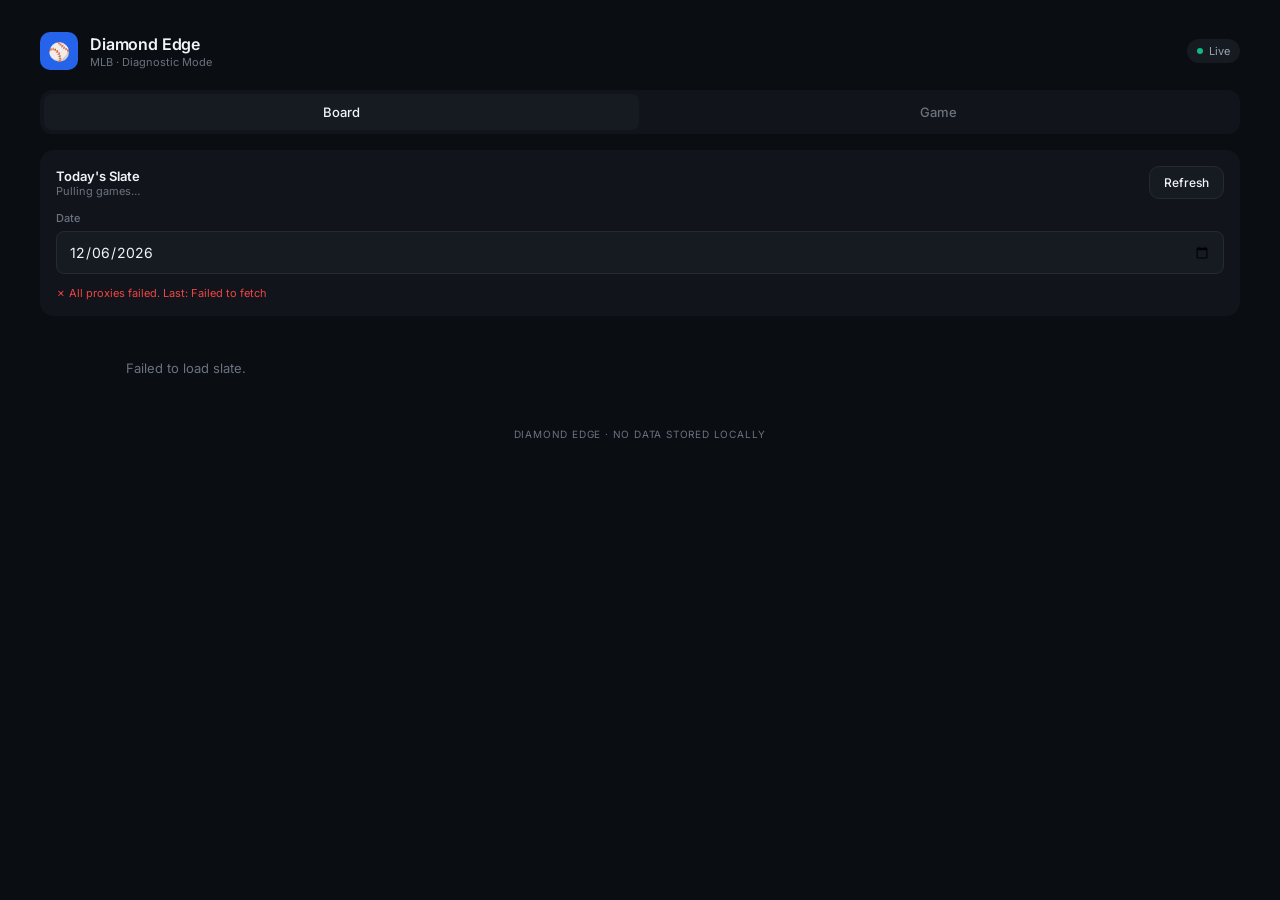
==== commit 484b46fd: "Add files via upload" ====
--- a/index.html
+++ b/index.html
@@ -43,8 +43,56 @@
 }
 
 .container {
-  max-width: 580px;
+  max-width: 1200px;
   margin: 0 auto;
+}
+
+/* ---------------- DESKTOP LAYOUT: Game tab two-column ---------------- */
+@media (min-width: 900px) {
+  body { padding: 24px 32px; }
+  
+  .game-layout {
+    display: grid;
+    grid-template-columns: minmax(360px, 480px) 1fr;
+    gap: 20px;
+    align-items: start;
+  }
+  .game-form-col { /* left side: stickier */ }
+  .game-result-col {
+    position: sticky;
+    top: 24px;
+  }
+  .game-result-col .empty-result {
+    background: var(--surface);
+    border-radius: 14px;
+    padding: 80px 20px;
+    text-align: center;
+    color: var(--text-3);
+    font-size: 14px;
+  }
+  
+  /* Board view: multi-column grid on desktop */
+  #board-list {
+    display: grid;
+    grid-template-columns: repeat(auto-fill, minmax(280px, 1fr));
+    gap: 10px;
+  }
+  
+  /* Tracker log: side-by-side rows make better use of width */
+  #log-list {
+    display: grid;
+    grid-template-columns: repeat(auto-fill, minmax(360px, 1fr));
+    gap: 10px;
+  }
+}
+
+@media (min-width: 600px) and (max-width: 899px) {
+  /* Tablet: Board view 2-column */
+  #board-list {
+    display: grid;
+    grid-template-columns: 1fr 1fr;
+    gap: 10px;
+  }
 }
 
 /* ---------------- HEADER ---------------- */
@@ -604,6 +652,9 @@
     <!-- Hidden config inputs -->
     <input type="hidden" id="weather_key" value="">
     <input type="hidden" id="tracker_url" value="">
+
+    <div class="game-layout">
+    <div class="game-form-col">
 
     <div class="card">
       <div class="card-header">
@@ -730,8 +781,16 @@
     </div>
 
     <button class="btn btn-primary" onclick="runAnalysis()">Run Analysis</button>
-    <div id="result-container" style="margin-top: 12px;"></div>
-  </div>
+
+    </div><!-- /game-form-col -->
+    
+    <div class="game-result-col">
+      <div id="result-container">
+        <div class="empty-result">Run analysis to see prediction details here.</div>
+      </div>
+    </div>
+    </div><!-- /game-layout -->
+  </div><!-- /tab-game -->
 
   <!-- ============== TRACKER TAB ============== -->
   <div class="tab-content" id="tab-tracker">
@@ -1591,7 +1650,10 @@
       '<div class="factor-row"><span class="label">Total recommendation</span><span class="v" style="color:' + (totalRec !== '—' ? 'var(--success)' : 'var(--text-3)') + ';">' + totalRec + '</span></div>' +
     '</div>';
   
-  container.scrollIntoView({ behavior: 'smooth', block: 'nearest' });
+  // On mobile, scroll to results. On desktop the result column is already visible.
+  if (window.innerWidth < 900) {
+    container.scrollIntoView({ behavior: 'smooth', block: 'nearest' });
+  }
   
   // Log to tracker (fire-and-forget)
   logPredictionToTracker({
